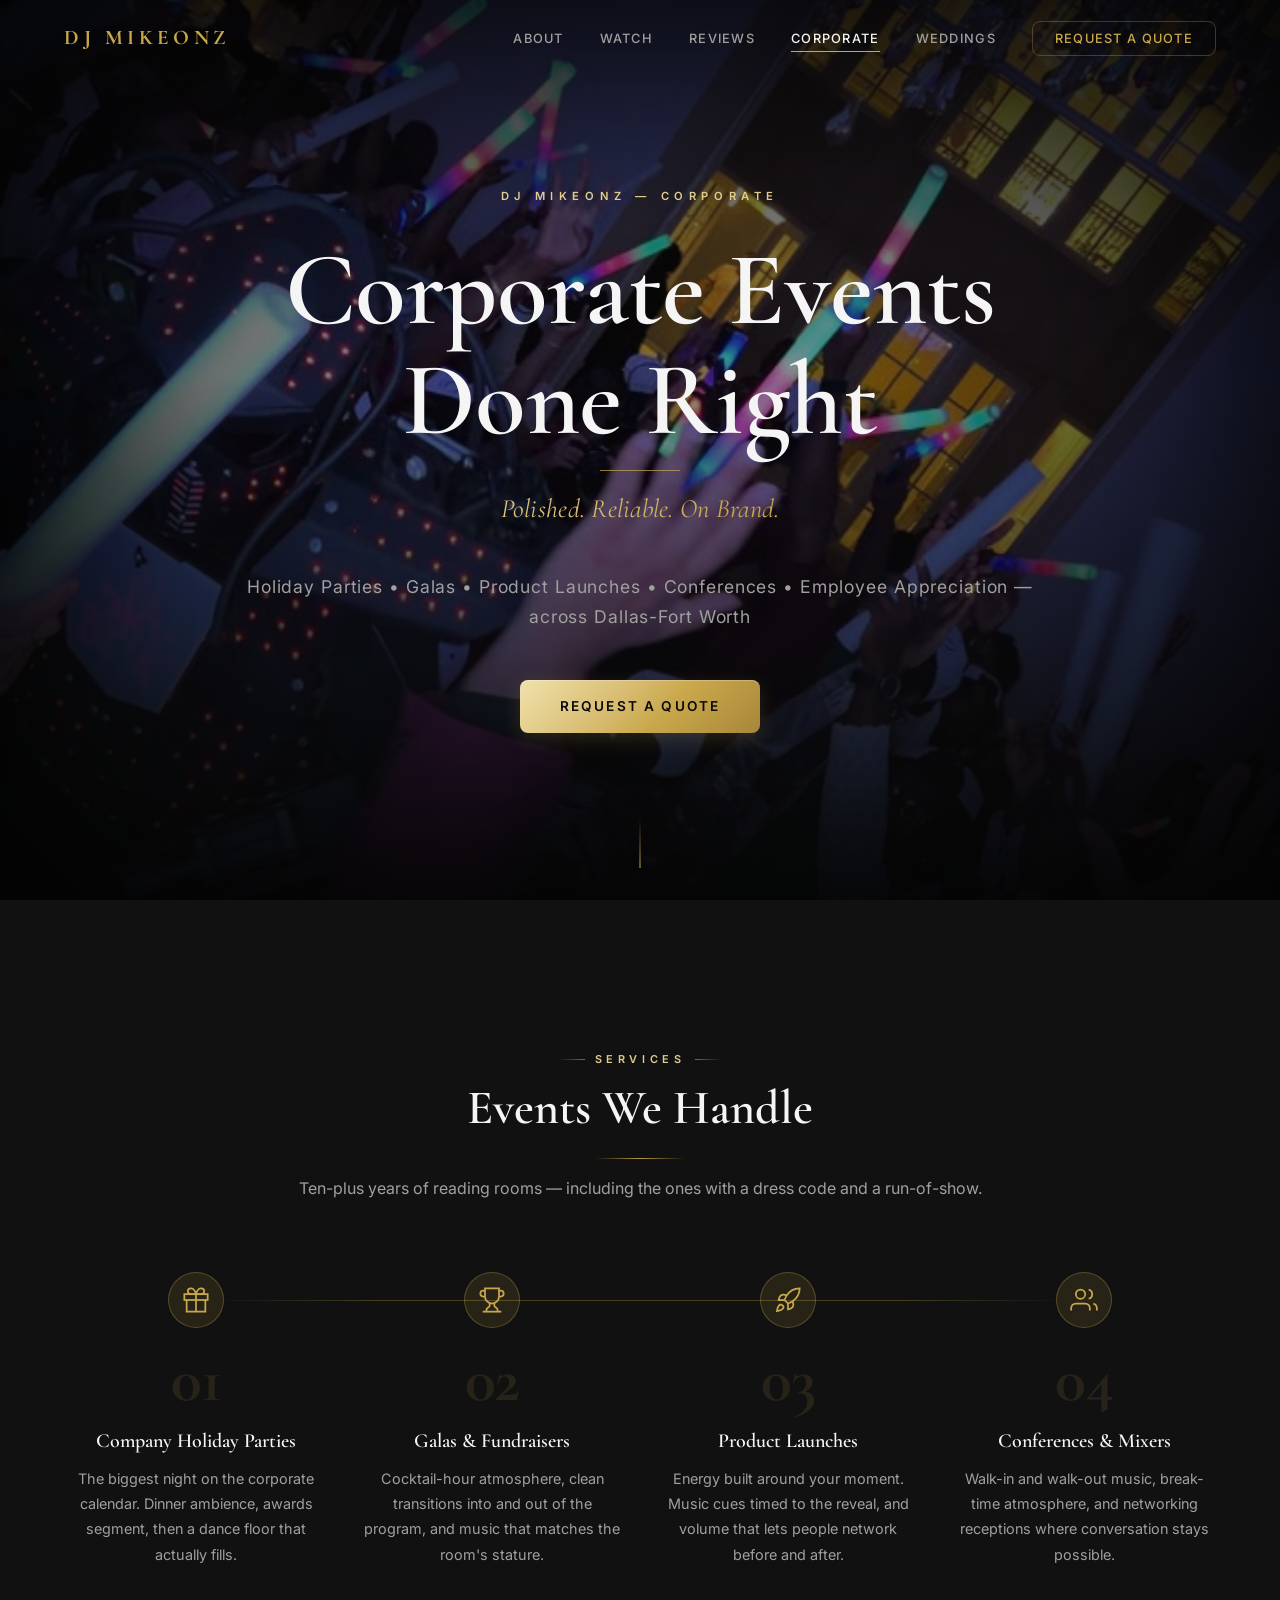
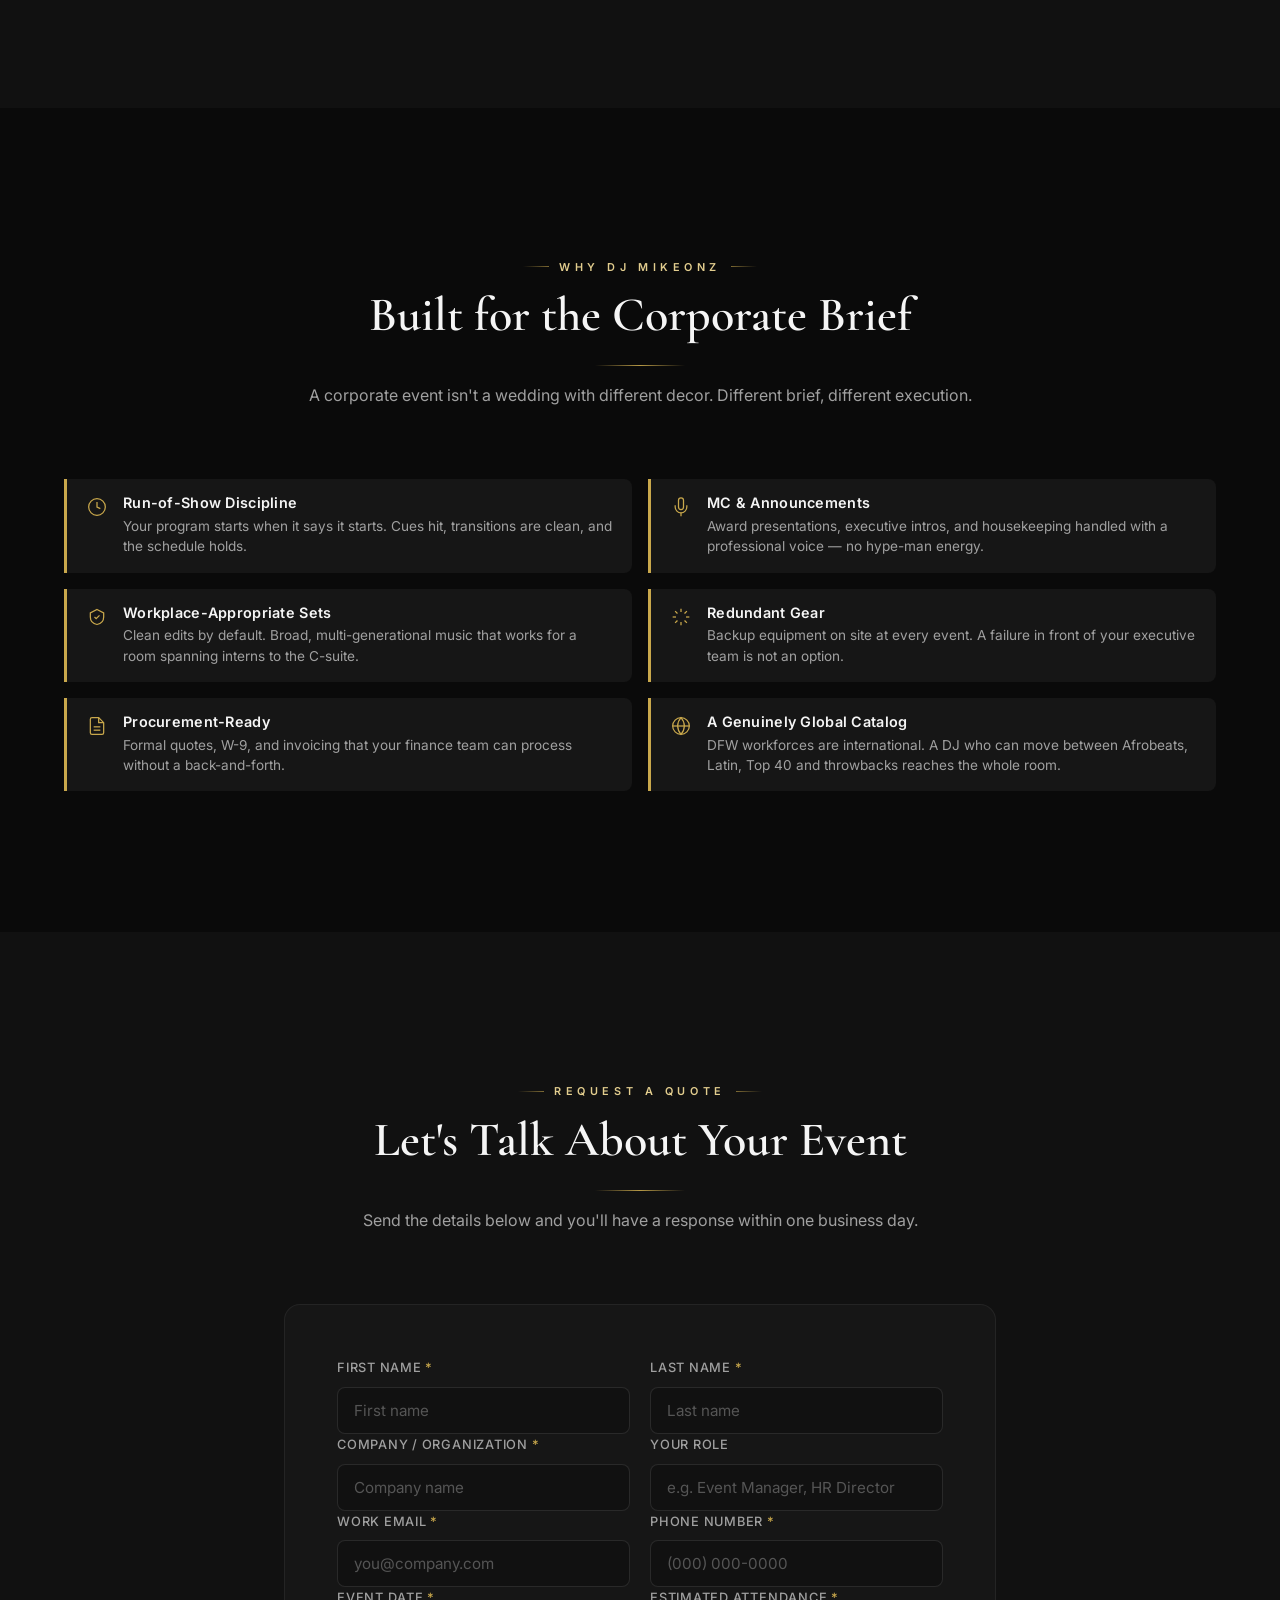
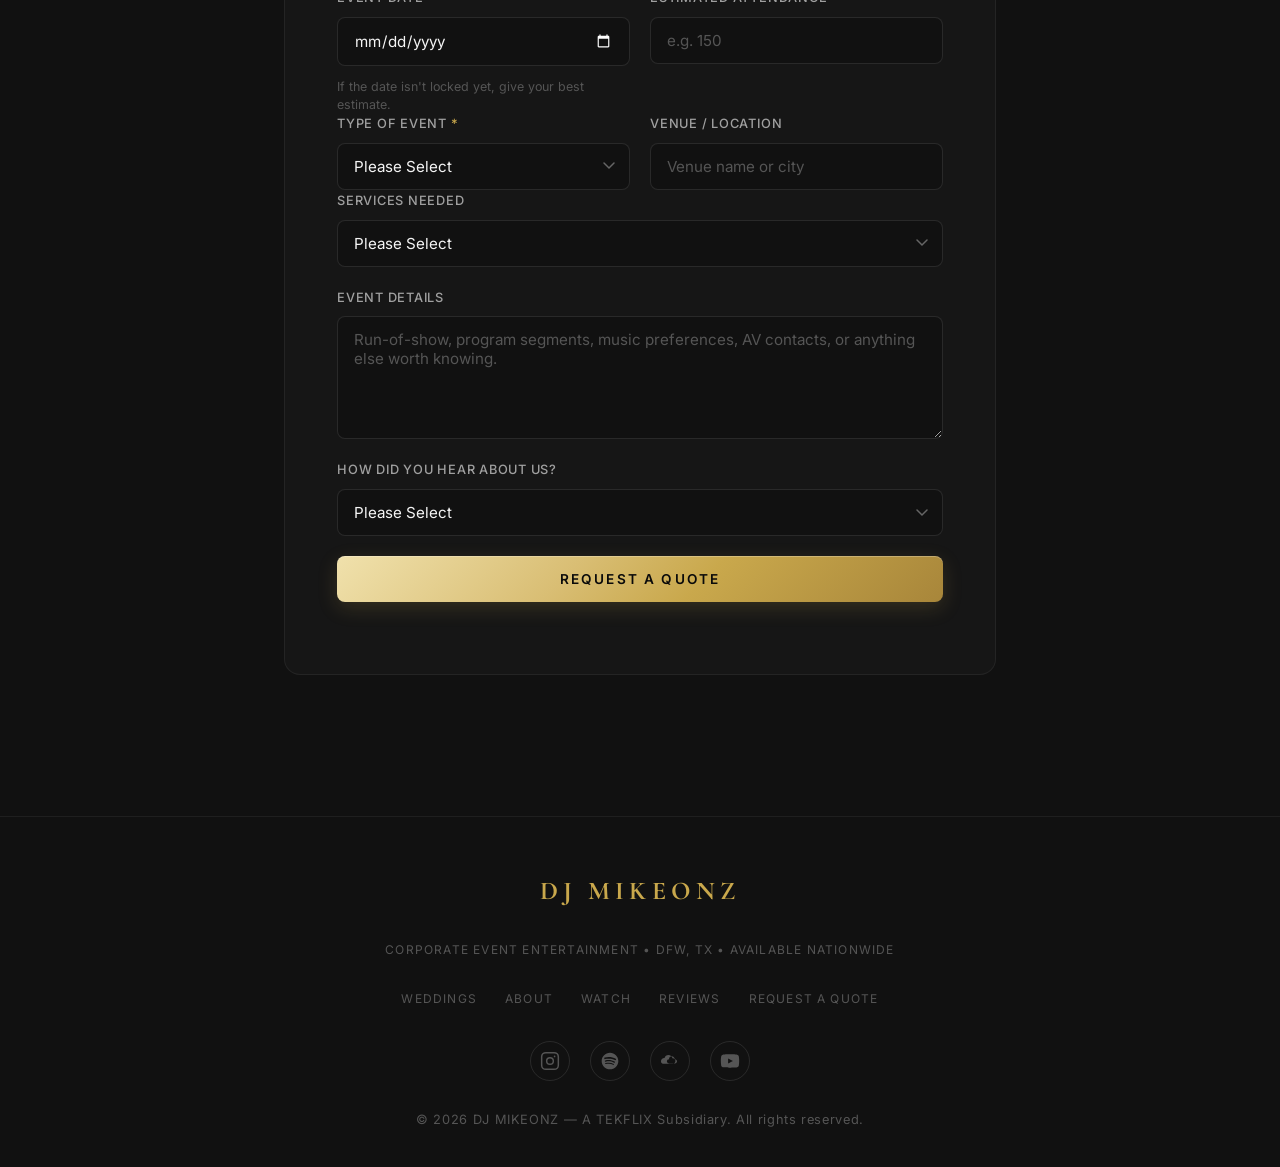
==== corporate.html @ a31a50fb "Add corporate events subpage with nav/footer links and sitemap entry New corporate.html reuses exist" ====
<!DOCTYPE html>
<html lang="en">
<head>
  <meta charset="UTF-8">
  <meta name="viewport" content="width=device-width, initial-scale=1.0">
  <title>Corporate Event DJ Dallas-Fort Worth | DJ MIKEONZ</title>
  <meta name="description" content="Professional corporate event DJ in Dallas-Fort Worth. Holiday parties, galas, product launches, conferences &amp; employee appreciation events. 10+ years, clean audio, MC services. Request a quote.">
  <meta name="keywords" content="corporate event DJ Dallas, corporate DJ DFW, company holiday party DJ Dallas, corporate event entertainment Fort Worth, gala DJ Dallas, conference DJ DFW, product launch DJ Dallas, company party DJ Dallas-Fort Worth, employee appreciation event DJ, professional event DJ DFW">
  <link rel="canonical" href="https://djmikeonz.com/corporate.html">
  <link rel="icon" href="/favicon.svg" type="image/svg+xml">
  <link rel="apple-touch-icon" href="/favicon.svg">

  <!-- Open Graph -->
  <meta property="og:title" content="Corporate Event DJ Dallas-Fort Worth | DJ MIKEONZ">
  <meta property="og:description" content="Professional corporate event DJ in DFW — holiday parties, galas, product launches &amp; conferences. Polished, reliable, on-brand entertainment.">
  <meta property="og:type" content="website">
  <meta property="og:url" content="https://djmikeonz.com/corporate.html">
  <meta property="og:image" content="https://djmikeonz.com/mike1.png">

  <!-- Twitter Card -->
  <meta name="twitter:card" content="summary_large_image">
  <meta name="twitter:title" content="Corporate Event DJ Dallas-Fort Worth | DJ MIKEONZ">
  <meta name="twitter:description" content="Professional corporate event DJ in DFW — holiday parties, galas, product launches &amp; conferences. Polished, reliable, on-brand entertainment.">
  <meta name="twitter:image" content="https://djmikeonz.com/mike1.png">

  <!-- Geo targeting -->
  <meta name="geo.region" content="US-TX">
  <meta name="geo.placename" content="Dallas-Fort Worth, Texas">
  <meta name="geo.position" content="32.7767;-96.7970">
  <meta name="ICBM" content="32.7767, -96.7970">

  <!-- Fonts -->
  <link rel="preconnect" href="https://fonts.googleapis.com">
  <link rel="preconnect" href="https://fonts.gstatic.com" crossorigin>
  <link href="https://fonts.googleapis.com/css2?family=Cormorant+Garamond:wght@300;400;500;600;700&family=Inter:wght@300;400;500;600;700&display=swap" rel="stylesheet">

  <link rel="stylesheet" href="style.css">

  <!-- Structured data: corporate DJ service -->
  <script type="application/ld+json">
  {
    "@context": "https://schema.org",
    "@type": "Service",
    "@id": "https://djmikeonz.com/corporate.html#service",
    "name": "Corporate Event DJ Services — Dallas-Fort Worth",
    "serviceType": "Corporate Event DJ",
    "description": "Professional DJ and MC services for corporate events across the Dallas-Fort Worth Metroplex — company holiday parties, galas and fundraisers, product launches, conferences, employee appreciation events, and networking mixers.",
    "url": "https://djmikeonz.com/corporate.html",
    "provider": {
      "@type": ["LocalBusiness", "EntertainmentBusiness"],
      "@id": "https://djmikeonz.com/#business",
      "name": "DJ MIKEONZ",
      "url": "https://djmikeonz.com"
    },
    "areaServed": {
      "@type": "City",
      "name": "Dallas-Fort Worth Metroplex"
    },
    "audience": {
      "@type": "BusinessAudience",
      "name": "Corporate and organizational event planners"
    }
  }
  </script>
</head>
<body>

  <!-- ========== NAVBAR ========== -->
  <nav id="navbar">
    <div class="nav-container">
      <a href="index.html" class="nav-logo">DJ MIKEONZ</a>
      <button class="hamburger" id="hamburger" aria-label="Open menu" aria-expanded="false">
        <span></span><span></span><span></span>
      </button>
      <ul class="nav-links" id="nav-links">
        <li><a href="index.html#about">About</a></li>
        <li><a href="index.html#videos">Watch</a></li>
        <li><a href="index.html#reviews">Reviews</a></li>
        <li><a href="corporate.html" class="active">Corporate</a></li>
        <li><a href="index.html#booking">Weddings</a></li>
        <li><a href="#corporate-booking" class="nav-cta">Request a Quote</a></li>
      </ul>
    </div>
  </nav>

  <!-- ========== HERO ========== -->
  <section id="hero">
    <div class="hero-media" aria-hidden="true">
      <video class="hero-video" autoplay muted loop playsinline preload="metadata" poster="assets/dj-hero-poster.jpg">
        <source src="assets/dj-hero.mp4" type="video/mp4">
      </video>
    </div>
    <div class="hero-content">
      <p class="hero-label fade-in">DJ MIKEONZ &mdash; Corporate</p>
      <h1 class="fade-in">Corporate Events<br>Done Right</h1>
      <p class="hero-tagline fade-in">Polished. Reliable. On Brand.</p>
      <p class="hero-sub fade-in">Holiday Parties &bull; Galas &bull; Product Launches &bull; Conferences &bull; Employee Appreciation &mdash; across Dallas-Fort Worth</p>
      <div class="hero-cta-group fade-in">
        <a href="#corporate-booking" class="btn-primary">Request a Quote</a>
      </div>
    </div>
    <div class="hero-scroll-indicator">
      <span></span>
    </div>
  </section>

  <!-- ========== WHAT WE DO ========== -->
  <section id="corporate-services" class="section section-dark">
    <div class="container">
      <div class="section-heading fade-in">
        <p class="section-label">Services</p>
        <h2>Events We Handle</h2>
        <div class="gold-divider"></div>
        <p class="section-sub">Ten-plus years of reading rooms &mdash; including the ones with a dress code and a run-of-show.</p>
      </div>

      <div class="process-grid">

        <div class="process-step fade-in">
          <div class="process-icon">
            <svg width="28" height="28" viewBox="0 0 24 24" fill="none" stroke="currentColor" stroke-width="1.5"><path d="M20 12v10H4V12"/><rect x="2" y="7" width="20" height="5"/><line x1="12" y1="22" x2="12" y2="7"/><path d="M12 7H7.5a2.5 2.5 0 0 1 0-5C11 2 12 7 12 7z"/><path d="M12 7h4.5a2.5 2.5 0 0 0 0-5C13 2 12 7 12 7z"/></svg>
          </div>
          <div class="process-number">01</div>
          <h3 class="process-title">Company Holiday Parties</h3>
          <p class="process-desc">The biggest night on the corporate calendar. Dinner ambience, awards segment, then a dance floor that actually fills.</p>
        </div>

        <div class="process-step fade-in">
          <div class="process-icon">
            <svg width="28" height="28" viewBox="0 0 24 24" fill="none" stroke="currentColor" stroke-width="1.5"><path d="M6 9H4.5a2.5 2.5 0 0 1 0-5H6"/><path d="M18 9h1.5a2.5 2.5 0 0 0 0-5H18"/><path d="M4 22h16"/><path d="M10 14.66V17c0 .55-.47.98-.97 1.21C7.85 18.75 7 20.24 7 22"/><path d="M14 14.66V17c0 .55.47.98.97 1.21C16.15 18.75 17 20.24 17 22"/><path d="M18 2H6v7a6 6 0 0 0 12 0V2z"/></svg>
          </div>
          <div class="process-number">02</div>
          <h3 class="process-title">Galas &amp; Fundraisers</h3>
          <p class="process-desc">Cocktail-hour atmosphere, clean transitions into and out of the program, and music that matches the room's stature.</p>
        </div>

        <div class="process-step fade-in">
          <div class="process-icon">
            <svg width="28" height="28" viewBox="0 0 24 24" fill="none" stroke="currentColor" stroke-width="1.5"><path d="M4.5 16.5c-1.5 1.26-2 5-2 5s3.74-.5 5-2c.71-.84.7-2.13-.09-2.91a2.18 2.18 0 0 0-2.91 0z"/><path d="M12 15l-3-3a22 22 0 0 1 2-3.95A12.88 12.88 0 0 1 22 2c0 2.72-.78 7.5-6 11a22.35 22.35 0 0 1-4 2z"/><path d="M9 12H4s.55-3.03 2-4c1.62-1.08 5 0 5 0"/><path d="M12 15v5s3.03-.55 4-2c1.08-1.62 0-5 0-5"/></svg>
          </div>
          <div class="process-number">03</div>
          <h3 class="process-title">Product Launches</h3>
          <p class="process-desc">Energy built around your moment. Music cues timed to the reveal, and volume that lets people network before and after.</p>
        </div>

        <div class="process-step fade-in">
          <div class="process-icon">
            <svg width="28" height="28" viewBox="0 0 24 24" fill="none" stroke="currentColor" stroke-width="1.5"><path d="M17 21v-2a4 4 0 0 0-4-4H5a4 4 0 0 0-4 4v2"/><circle cx="9" cy="7" r="4"/><path d="M23 21v-2a4 4 0 0 0-3-3.87"/><path d="M16 3.13a4 4 0 0 1 0 7.75"/></svg>
          </div>
          <div class="process-number">04</div>
          <h3 class="process-title">Conferences &amp; Mixers</h3>
          <p class="process-desc">Walk-in and walk-out music, break-time atmosphere, and networking receptions where conversation stays possible.</p>
        </div>

      </div>
    </div>
  </section>

  <!-- ========== WHY MIKEONZ FOR CORPORATE ========== -->
  <section id="corporate-why" class="section">
    <div class="container">
      <div class="section-heading fade-in">
        <p class="section-label">Why DJ MIKEONZ</p>
        <h2>Built for the Corporate Brief</h2>
        <div class="gold-divider"></div>
        <p class="section-sub">A corporate event isn't a wedding with different decor. Different brief, different execution.</p>
      </div>

      <div class="specialties">

        <div class="specialty-card fade-in">
          <span class="specialty-icon">
            <svg width="20" height="20" viewBox="0 0 24 24" fill="none" stroke="currentColor" stroke-width="1.5"><circle cx="12" cy="12" r="10"/><polyline points="12 6 12 12 16 14"/></svg>
          </span>
          <div>
            <h4>Run-of-Show Discipline</h4>
            <p>Your program starts when it says it starts. Cues hit, transitions are clean, and the schedule holds.</p>
          </div>
        </div>

        <div class="specialty-card fade-in">
          <span class="specialty-icon">
            <svg width="20" height="20" viewBox="0 0 24 24" fill="none" stroke="currentColor" stroke-width="1.5"><path d="M12 1a3 3 0 0 0-3 3v8a3 3 0 0 0 6 0V4a3 3 0 0 0-3-3z"/><path d="M19 10v2a7 7 0 0 1-14 0v-2"/><line x1="12" y1="19" x2="12" y2="23"/></svg>
          </span>
          <div>
            <h4>MC &amp; Announcements</h4>
            <p>Award presentations, executive intros, and housekeeping handled with a professional voice &mdash; no hype-man energy.</p>
          </div>
        </div>

        <div class="specialty-card fade-in">
          <span class="specialty-icon">
            <svg width="20" height="20" viewBox="0 0 24 24" fill="none" stroke="currentColor" stroke-width="1.5"><path d="M9 12l2 2 4-4"/><path d="M12 3l8 4v5c0 4.5-3 8-8 9-5-1-8-4.5-8-9V7z"/></svg>
          </span>
          <div>
            <h4>Workplace-Appropriate Sets</h4>
            <p>Clean edits by default. Broad, multi-generational music that works for a room spanning interns to the C-suite.</p>
          </div>
        </div>

        <div class="specialty-card fade-in">
          <span class="specialty-icon">
            <svg width="20" height="20" viewBox="0 0 24 24" fill="none" stroke="currentColor" stroke-width="1.5"><path d="M12 2v4"/><path d="M12 18v4"/><path d="M4.93 4.93l2.83 2.83"/><path d="M16.24 16.24l2.83 2.83"/><path d="M2 12h4"/><path d="M18 12h4"/><path d="M4.93 19.07l2.83-2.83"/><path d="M16.24 7.76l2.83-2.83"/></svg>
          </span>
          <div>
            <h4>Redundant Gear</h4>
            <p>Backup equipment on site at every event. A failure in front of your executive team is not an option.</p>
          </div>
        </div>

        <div class="specialty-card fade-in">
          <span class="specialty-icon">
            <svg width="20" height="20" viewBox="0 0 24 24" fill="none" stroke="currentColor" stroke-width="1.5"><path d="M14 2H6a2 2 0 0 0-2 2v16a2 2 0 0 0 2 2h12a2 2 0 0 0 2-2V8z"/><polyline points="14 2 14 8 20 8"/><line x1="16" y1="13" x2="8" y2="13"/><line x1="16" y1="17" x2="8" y2="17"/></svg>
          </span>
          <div>
            <h4>Procurement-Ready</h4>
            <p>Formal quotes, W-9, and invoicing that your finance team can process without a back-and-forth.</p>
          </div>
        </div>

        <div class="specialty-card fade-in">
          <span class="specialty-icon">
            <svg width="20" height="20" viewBox="0 0 24 24" fill="none" stroke="currentColor" stroke-width="1.5"><circle cx="12" cy="12" r="10"/><path d="M2 12h20"/><path d="M12 2a15.3 15.3 0 0 1 4 10 15.3 15.3 0 0 1-4 10 15.3 15.3 0 0 1-4-10 15.3 15.3 0 0 1 4-10z"/></svg>
          </span>
          <div>
            <h4>A Genuinely Global Catalog</h4>
            <p>DFW workforces are international. A DJ who can move between Afrobeats, Latin, Top 40 and throwbacks reaches the whole room.</p>
          </div>
        </div>

      </div>
    </div>
  </section>

  <!--
  ==========================================================================
  CORPORATE PORTFOLIO — hidden until there's real content to show.

  TO ACTIVATE: delete this comment wrapper (this line and the closing one
  below), then fill in real clients/photos. Do NOT publish placeholder or
  invented client names — an empty or fake portfolio is worse than none.

  <section id="corporate-portfolio" class="section section-dark">
    <div class="container">
      <div class="section-heading fade-in">
        <p class="section-label">Portfolio</p>
        <h2>Recent Corporate Work</h2>
        <div class="gold-divider"></div>
      </div>
      <div class="process-grid">

        <div class="process-step fade-in">
          <h3 class="process-title">CLIENT OR EVENT NAME</h3>
          <p class="process-desc">Event type, venue, guest count, and one line on what you delivered.</p>
        </div>

        (duplicate the block above for each event)

      </div>
    </div>
  </section>
  ==========================================================================
  -->

  <!-- ========== CORPORATE BOOKING FORM ========== -->
  <section id="corporate-booking" class="section section-dark">
    <div class="container container-narrow">
      <div class="section-heading fade-in">
        <p class="section-label">Request a Quote</p>
        <h2>Let's Talk About Your Event</h2>
        <div class="gold-divider"></div>
        <p class="section-sub">Send the details below and you'll have a response within one business day.</p>
      </div>

      <form id="booking-form" class="booking-form fade-in" action="https://api.web3forms.com/submit" method="POST" novalidate>

        <input type="hidden" name="access_key" value="8cca46d4-7761-4933-be19-0a50e15df202">
        <input type="hidden" name="subject" value="New CORPORATE Inquiry — DJ MIKEONZ">
        <input type="hidden" name="from_name" value="DJ MIKEONZ Website — Corporate">
        <input type="hidden" name="event_type" value="Corporate Event">
        <!-- Honeypot anti-spam field -->
        <input type="checkbox" name="botcheck" style="display:none">

        <div class="form-row">
          <div class="form-group">
            <label for="first-name">First Name <span class="required">*</span></label>
            <input type="text" id="first-name" name="first_name" placeholder="First name" required>
          </div>
          <div class="form-group">
            <label for="last-name">Last Name <span class="required">*</span></label>
            <input type="text" id="last-name" name="last_name" placeholder="Last name" required>
          </div>
        </div>

        <div class="form-row">
          <div class="form-group">
            <label for="company">Company / Organization <span class="required">*</span></label>
            <input type="text" id="company" name="company" placeholder="Company name" required>
          </div>
          <div class="form-group">
            <label for="job-title">Your Role</label>
            <input type="text" id="job-title" name="job_title" placeholder="e.g. Event Manager, HR Director">
          </div>
        </div>

        <div class="form-row">
          <div class="form-group">
            <label for="email">Work Email <span class="required">*</span></label>
            <input type="email" id="email" name="email" placeholder="you@company.com" required>
          </div>
          <div class="form-group">
            <label for="phone">Phone Number <span class="required">*</span></label>
            <input type="tel" id="phone" name="phone" placeholder="(000) 000-0000" required>
          </div>
        </div>

        <div class="form-row">
          <div class="form-group">
            <label for="event-date">Event Date <span class="required">*</span></label>
            <input type="date" id="event-date" name="event_date" required>
            <span class="field-hint">If the date isn't locked yet, give your best estimate.</span>
          </div>
          <div class="form-group">
            <label for="guest-count">Estimated Attendance <span class="required">*</span></label>
            <input type="number" id="guest-count" name="guest_count" placeholder="e.g. 150" min="1" required>
          </div>
        </div>

        <div class="form-row">
          <div class="form-group">
            <label for="corporate-event-type">Type of Event <span class="required">*</span></label>
            <select id="corporate-event-type" name="corporate_event_type" required>
              <option value="" disabled selected>Please Select</option>
              <option value="Holiday party">Company holiday party</option>
              <option value="Gala / fundraiser">Gala / fundraiser</option>
              <option value="Product launch">Product launch</option>
              <option value="Conference / summit">Conference / summit</option>
              <option value="Employee appreciation">Employee appreciation</option>
              <option value="Networking mixer">Networking mixer</option>
              <option value="Other">Other</option>
            </select>
          </div>
          <div class="form-group">
            <label for="venue">Venue / Location</label>
            <input type="text" id="venue" name="venue" placeholder="Venue name or city">
          </div>
        </div>

        <div class="form-group">
          <label for="services-needed">Services Needed</label>
          <select id="services-needed" name="services_needed">
            <option value="" disabled selected>Please Select</option>
            <option value="DJ only">DJ only</option>
            <option value="DJ + MC / announcements">DJ + MC / announcements</option>
            <option value="DJ + MC + uplighting">DJ + MC + uplighting</option>
            <option value="Full production — not sure yet">Full production &mdash; not sure yet</option>
          </select>
        </div>

        <div class="form-group">
          <label for="details">Event Details</label>
          <textarea id="details" name="details" rows="5" placeholder="Run-of-show, program segments, music preferences, AV contacts, or anything else worth knowing."></textarea>
        </div>

        <div class="form-group">
          <label for="referral">How did you hear about us?</label>
          <select id="referral" name="referral_source">
            <option value="" disabled selected>Please Select</option>
            <option value="Google">Google</option>
            <option value="Instagram">Instagram</option>
            <option value="LinkedIn">LinkedIn</option>
            <option value="GigSalad">GigSalad</option>
            <option value="Referral from a colleague">Referral from a colleague</option>
            <option value="Past client">Past client</option>
            <option value="Event planner / venue">Event planner / venue</option>
            <option value="Other">Other</option>
          </select>
        </div>

        <div id="referral-other-wrap" style="display:none;">
          <div class="form-group">
            <label for="referral-other">Please specify</label>
            <input type="text" id="referral-other" name="referral_other" placeholder="How did you find us?">
          </div>
        </div>

        <div class="form-group">
          <button type="submit" class="btn-primary btn-full" id="submit-btn">
            <span class="btn-text">Request a Quote</span>
            <span class="btn-loading" hidden>Sending...</span>
          </button>
        </div>

        <div id="form-success" class="form-message form-success" hidden>
          Thanks for your inquiry! I'll be in touch within one business day.
        </div>
        <div id="form-error" class="form-message form-error" hidden>
          Something went wrong. Please try again.
        </div>

      </form>
    </div>
  </section>

  <!-- ========== FOOTER ========== -->
  <footer id="footer">
    <div class="container">
      <p class="footer-logo">DJ MIKEONZ</p>
      <p class="footer-tagline">Corporate Event Entertainment &bull; DFW, TX &bull; Available Nationwide</p>
      <nav class="footer-links" aria-label="Footer navigation">
        <a href="index.html">Weddings</a>
        <a href="index.html#about">About</a>
        <a href="index.html#videos">Watch</a>
        <a href="index.html#reviews">Reviews</a>
        <a href="#corporate-booking">Request a Quote</a>
      </nav>
      <div class="footer-social">
        <a href="https://www.instagram.com/djmikeonz/?hl=en" target="_blank" rel="noopener" aria-label="Instagram">
          <svg width="20" height="20" viewBox="0 0 24 24" fill="none" stroke="currentColor" stroke-width="1.8"><rect x="2" y="2" width="20" height="20" rx="5" ry="5"/><circle cx="12" cy="12" r="4"/><circle cx="17.5" cy="6.5" r="1" fill="currentColor" stroke="none"/></svg>
        </a>
        <a href="https://open.spotify.com/user/1214322397" target="_blank" rel="noopener" aria-label="Spotify">
          <svg width="20" height="20" viewBox="0 0 24 24" fill="currentColor"><path d="M12 2C6.477 2 2 6.477 2 12s4.477 10 10 10 10-4.477 10-10S17.523 2 12 2zm4.586 14.424a.622.622 0 0 1-.857.207c-2.348-1.435-5.304-1.76-8.785-.964a.623.623 0 0 1-.277-1.215c3.809-.87 7.077-.496 9.712 1.115a.623.623 0 0 1 .207.857zm1.223-2.722a.78.78 0 0 1-1.072.257c-2.687-1.652-6.785-2.131-9.965-1.166a.78.78 0 0 1-.973-.519.781.781 0 0 1 .519-.972c3.632-1.102 8.147-.568 11.234 1.328a.78.78 0 0 1 .257 1.072zm.105-2.835C14.692 8.95 9.375 8.775 6.297 9.71a.937.937 0 1 1-.543-1.794c3.532-1.073 9.404-.865 13.115 1.338a.937.937 0 0 1-.955 1.613z"/></svg>
        </a>
        <a href="https://on.soundcloud.com/rkYGI7pKvVJqIV49iE" target="_blank" rel="noopener" aria-label="SoundCloud">
          <svg width="20" height="20" viewBox="0 0 24 24" fill="currentColor"><path d="M1.175 12.225C1.175 10.053 2.943 8.286 5.115 8.286c.113 0 .226.005.338.016C5.97 6.272 7.862 4.8 10.13 4.8c2.4 0 4.363 1.643 4.758 3.82a3.3 3.3 0 0 1 .304-.018c1.817 0 3.29 1.472 3.29 3.29s-1.473 3.29-3.29 3.29H3.554C2.236 15.182 1.175 13.84 1.175 12.225zM17.817 9.048c-.112 0-.223.008-.332.024-.278-1.584-1.654-2.793-3.318-2.793-1.85 0-3.35 1.5-3.35 3.35 0 .045.001.09.003.135a2.625 2.625 0 0 0-.003 5.248h7c1.45 0 2.625-1.175 2.625-2.625s-1.175-2.625-2.625-2.625z"/></svg>
        </a>
        <a href="https://www.youtube.com/@DJMIKEONZ" target="_blank" rel="noopener" aria-label="YouTube">
          <svg width="20" height="20" viewBox="0 0 24 24" fill="currentColor"><path d="M22.54 6.42a2.78 2.78 0 0 0-1.95-1.96C18.88 4 12 4 12 4s-6.88 0-8.59.46A2.78 2.78 0 0 0 1.46 6.42 29 29 0 0 0 1 12a29 29 0 0 0 .46 5.58 2.78 2.78 0 0 0 1.95 1.96C5.12 20 12 20 12 20s6.88 0 8.59-.46a2.78 2.78 0 0 0 1.96-1.96A29 29 0 0 0 23 12a29 29 0 0 0-.46-5.58zM9.75 15.02V8.98L15.5 12l-5.75 3.02z"/></svg>
        </a>
      </div>
      <p class="footer-copy">&copy; 2026 DJ MIKEONZ &mdash; A TEKFLIX Subsidiary. All rights reserved.</p>
    </div>
  </footer>

  <script src="main.js"></script>
</body>
</html>
---- style.css ----
/* =============================================
   DJ MIKEONZ — style.css
   To change the color scheme, edit the :root
   variables below — no other changes needed.
   ============================================= */

:root {
  --bg-primary:      #0a0a0a;
  --bg-secondary:    #111111;
  --bg-card:         #161616;
  --accent-gold:     #c9a84c;
  --accent-gold-soft: #e2cd8e;   /* lighter champagne highlight */
  --accent-gold-deep: #a8863a;   /* darker edge for metallic depth */
  --accent-gold-dim: rgba(201, 168, 76, 0.12);
  --accent-gold-border: rgba(201, 168, 76, 0.3);
  --hairline:        rgba(201, 168, 76, 0.16);  /* ultra-fine luxury rule */
  /* Metallic champagne sheen — used on select display accents */
  --gold-gradient:   linear-gradient(135deg, #f0e1ac 0%, #d9be74 38%, #c9a84c 60%, #a8863a 100%);
  --text-primary:    #f5f5f5;
  --text-secondary:  #a0a0a0;
  --text-muted:      #555555;
  --section-padding: clamp(80px, 11vw, 150px);
  --container-width: 1200px;
  --font-display:    'Cormorant Garamond', Georgia, serif;
  --font-body:       'Inter', system-ui, sans-serif;
  --radius:          8px;
  --transition:      0.25s ease;
  /* Drop a cinematic hero photo/video frame in here when you have one:
     just set --hero-image below to  url("your-photo.jpg")  */
  --hero-image:      none;
}

/* ============ RESET & BASE ============ */

*, *::before, *::after {
  box-sizing: border-box;
  margin: 0;
  padding: 0;
}

html {
  scroll-behavior: smooth;
  font-size: 16px;
}

body {
  background-color: var(--bg-primary);
  color: var(--text-primary);
  font-family: var(--font-body);
  font-weight: 400;
  line-height: 1.7;
  overflow-x: hidden;
}

img {
  display: block;
  max-width: 100%;
}

a {
  color: inherit;
  text-decoration: none;
}

ul {
  list-style: none;
}

button {
  font-family: var(--font-body);
  cursor: pointer;
  border: none;
  background: none;
}

/* ============ TYPOGRAPHY ============ */

h1, h2, h3, h4 {
  font-family: var(--font-display);
  font-weight: 600;
  line-height: 1.15;
}

h2 {
  font-size: clamp(2rem, 4vw, 3rem);
  font-weight: 600;
}

h4 {
  font-size: 1rem;
  font-weight: 600;
  letter-spacing: 0.02em;
}

p {
  font-size: 1rem;
  color: var(--text-secondary);
}

/* ============ LAYOUT HELPERS ============ */

.container {
  max-width: var(--container-width);
  margin: 0 auto;
  padding: 0 24px;
}

.container-narrow {
  max-width: 760px;
}

.section {
  padding: var(--section-padding) 0;
}

.section-dark {
  background-color: var(--bg-secondary);
}

.section-heading {
  text-align: center;
  margin-bottom: clamp(40px, 6vw, 70px);
}

.section-label {
  font-family: var(--font-body);
  font-size: 0.7rem;
  font-weight: 600;
  letter-spacing: 0.3em;
  text-transform: uppercase;
  color: var(--accent-gold);
  margin-bottom: 12px;
}

.section-sub {
  margin-top: 16px;
  font-size: 1rem;
  color: var(--text-secondary);
}

.gold-divider {
  width: 60px;
  height: 1px;
  background: var(--accent-gold);
  margin: 20px auto 0;
  opacity: 0.7;
}

/* ============ BUTTONS ============ */

.btn-primary {
  display: inline-block;
  padding: 14px 36px;
  background: var(--accent-gold);
  color: #0a0a0a;
  font-family: var(--font-body);
  font-size: 0.85rem;
  font-weight: 600;
  letter-spacing: 0.12em;
  text-transform: uppercase;
  border-radius: var(--radius);
  transition: background var(--transition), transform var(--transition), box-shadow var(--transition);
}

.btn-primary:hover {
  background: #dbb95a;
  transform: translateY(-2px);
  box-shadow: 0 8px 24px rgba(201, 168, 76, 0.3);
}

.btn-outline {
  display: inline-block;
  padding: 12px 32px;
  border: 1px solid var(--accent-gold-border);
  color: var(--accent-gold);
  font-size: 0.85rem;
  font-weight: 500;
  letter-spacing: 0.1em;
  text-transform: uppercase;
  border-radius: var(--radius);
  transition: border-color var(--transition), background var(--transition), transform var(--transition);
}

.btn-outline:hover {
  border-color: var(--accent-gold);
  background: var(--accent-gold-dim);
  transform: translateY(-2px);
}

.btn-full {
  width: 100%;
  text-align: center;
}

/* ============ SCROLL ANIMATIONS ============ */

.fade-in {
  opacity: 0;
  transform: translateY(24px);
  transition: opacity 0.7s ease, transform 0.7s ease;
}

.fade-in.visible {
  opacity: 1;
  transform: translateY(0);
}

/* Stagger children in grids */
.specialty-card:nth-child(2) { transition-delay: 0.1s; }
.specialty-card:nth-child(3) { transition-delay: 0.2s; }
.specialty-card:nth-child(4) { transition-delay: 0.3s; }
.video-card:nth-child(2)     { transition-delay: 0.1s; }
.video-card:nth-child(3)     { transition-delay: 0.2s; }
.process-step:nth-child(2)   { transition-delay: 0.1s; }
.process-step:nth-child(3)   { transition-delay: 0.2s; }
.process-step:nth-child(4)   { transition-delay: 0.3s; }
.stat-item:nth-child(2)      { transition-delay: 0.08s; }
.stat-item:nth-child(3)      { transition-delay: 0.16s; }
.stat-item:nth-child(4)      { transition-delay: 0.24s; }
.stat-item:nth-child(5)      { transition-delay: 0.32s; }

/* ============ NAVBAR ============ */

#navbar {
  position: fixed;
  top: 0;
  left: 0;
  right: 0;
  z-index: 1000;
  padding: 20px 0;
  transition: background var(--transition), padding var(--transition), box-shadow var(--transition);
}

#navbar.scrolled {
  background: rgba(10, 10, 10, 0.94);
  backdrop-filter: blur(12px);
  -webkit-backdrop-filter: blur(12px);
  padding: 14px 0;
  box-shadow: 0 1px 0 rgba(201, 168, 76, 0.1);
}

.nav-container {
  max-width: var(--container-width);
  margin: 0 auto;
  padding: 0 24px;
  display: flex;
  align-items: center;
  justify-content: space-between;
}

.nav-logo {
  font-family: var(--font-display);
  font-size: 1.3rem;
  font-weight: 700;
  letter-spacing: 0.18em;
  color: var(--accent-gold);
  transition: opacity var(--transition);
}

.nav-logo:hover {
  opacity: 0.8;
}

.nav-links {
  display: flex;
  align-items: center;
  gap: 36px;
}

.nav-links a {
  font-size: 0.8rem;
  font-weight: 500;
  letter-spacing: 0.1em;
  text-transform: uppercase;
  color: var(--text-secondary);
  transition: color var(--transition);
  padding: 4px 0;
  position: relative;
}

.nav-links a::after {
  content: '';
  position: absolute;
  bottom: -2px;
  left: 0;
  right: 0;
  height: 1px;
  background: var(--accent-gold);
  transform: scaleX(0);
  transition: transform var(--transition);
}

.nav-links a:hover,
.nav-links a.active {
  color: var(--text-primary);
}

.nav-links a:hover::after,
.nav-links a.active::after {
  transform: scaleX(1);
}

.nav-cta {
  padding: 9px 22px !important;
  background: transparent;
  border: 1px solid var(--accent-gold-border);
  border-radius: var(--radius);
  color: var(--accent-gold) !important;
  transition: background var(--transition), border-color var(--transition) !important;
}

.nav-cta::after {
  display: none !important;
}

.nav-cta:hover {
  background: var(--accent-gold-dim) !important;
  border-color: var(--accent-gold) !important;
}

.hamburger {
  display: none;
  flex-direction: column;
  gap: 5px;
  padding: 8px;
  z-index: 1100;
}

.hamburger span {
  display: block;
  width: 24px;
  height: 2px;
  background: var(--text-primary);
  transition: transform 0.3s ease, opacity 0.3s ease;
}

.hamburger.open span:nth-child(1) { transform: translateY(7px) rotate(45deg); }
.hamburger.open span:nth-child(2) { opacity: 0; }
.hamburger.open span:nth-child(3) { transform: translateY(-7px) rotate(-45deg); }

/* ============ HERO ============ */

#hero {
  min-height: 100dvh;
  display: flex;
  align-items: center;
  justify-content: center;
  background: radial-gradient(ellipse at 50% 60%, #1e1408 0%, #0a0a0a 65%);
  text-align: center;
  padding: 80px 24px 60px;
  position: relative;
  overflow: hidden;
}

/* subtle noise texture overlay */
#hero::before {
  content: '';
  position: absolute;
  inset: 0;
  background-image: url("data:image/svg+xml,%3Csvg viewBox='0 0 200 200' xmlns='http://www.w3.org/2000/svg'%3E%3Cfilter id='n'%3E%3CfeTurbulence type='fractalNoise' baseFrequency='0.9' numOctaves='4' stitchTiles='stitch'/%3E%3C/filter%3E%3Crect width='100%25' height='100%25' filter='url(%23n)' opacity='0.04'/%3E%3C/svg%3E");
  pointer-events: none;
  opacity: 0.35;
}

.hero-content {
  position: relative;
  z-index: 1;
  max-width: 820px;
}

.hero-label {
  font-family: var(--font-body);
  font-size: 0.7rem;
  font-weight: 600;
  letter-spacing: 0.45em;
  text-transform: uppercase;
  color: var(--accent-gold);
  margin-bottom: 24px;
}

#hero h1 {
  font-size: clamp(3rem, 9vw, 6.5rem);
  font-weight: 700;
  color: var(--text-primary);
  line-height: 1.05;
  margin-bottom: 28px;
  position: relative;
  display: inline-block;
}

#hero h1::after {
  content: '';
  position: absolute;
  bottom: -16px;
  left: 50%;
  transform: translateX(-50%);
  width: 80px;
  height: 1px;
  background: var(--accent-gold);
  animation: line-grow 1.4s ease forwards 0.8s;
  transform-origin: center;
  opacity: 0;
}

@keyframes line-grow {
  from { width: 0; opacity: 0; transform: translateX(-50%); }
  to   { width: 80px; opacity: 0.7; transform: translateX(-50%); }
}

.hero-tagline {
  font-family: var(--font-display);
  font-size: clamp(1.1rem, 2.8vw, 1.65rem);
  font-style: italic;
  font-weight: 400;
  color: var(--accent-gold);
  opacity: 0.88;
  margin-bottom: 0;
  letter-spacing: 0.01em;
}

.hero-sub {
  font-size: clamp(0.9rem, 2vw, 1.1rem);
  color: var(--text-secondary);
  letter-spacing: 0.05em;
  margin-top: 36px;
  margin-bottom: 44px;
}

.about-service-area {
  font-size: 0.88rem;
  margin-top: 12px;
}

.about-service-area strong {
  color: var(--text-primary);
  font-weight: 500;
}

.hero-scroll-indicator {
  position: absolute;
  bottom: 32px;
  left: 50%;
  transform: translateX(-50%);
  display: flex;
  justify-content: center;
}

.hero-scroll-indicator span {
  display: block;
  width: 1px;
  height: 50px;
  background: linear-gradient(to bottom, transparent, var(--accent-gold));
  animation: scroll-pulse 2s ease-in-out infinite;
}

@keyframes scroll-pulse {
  0%, 100% { opacity: 0.2; transform: scaleY(0.6); transform-origin: top; }
  50%       { opacity: 0.8; transform: scaleY(1); transform-origin: top; }
}

/* ============ ABOUT ============ */

.about-grid {
  display: grid;
  grid-template-columns: 1fr;
  gap: 48px;
  align-items: start;
}

.about-photo {
  display: flex;
  justify-content: center;
}

.photo-placeholder {
  width: min(240px, 100%);
  aspect-ratio: 3 / 4;
  border-radius: 12px;
  border: 1px solid var(--accent-gold-border);
  background: var(--bg-card);
  display: flex;
  align-items: center;
  justify-content: center;
  overflow: hidden;
}

.photo-initials {
  font-family: var(--font-display);
  font-size: 7rem;
  font-weight: 300;
  color: var(--accent-gold);
  opacity: 0.4;
  user-select: none;
}

/* When a real <img> is placed inside .photo-placeholder */
.photo-placeholder img {
  width: 100%;
  height: 100%;
  object-fit: cover;
}

.about-bio {
  font-size: 1.05rem;
  color: var(--text-secondary);
  margin-bottom: 20px;
  line-height: 1.8;
}

.specialties {
  display: grid;
  grid-template-columns: 1fr;
  gap: 16px;
  margin-top: 36px;
}

.specialty-card {
  display: flex;
  align-items: flex-start;
  gap: 16px;
  background: var(--bg-card);
  border-left: 3px solid var(--accent-gold);
  border-radius: 0 var(--radius) var(--radius) 0;
  padding: 16px 20px;
  transition: background var(--transition);
}

.specialty-card:hover {
  background: #1c1c1c;
}

.specialty-icon {
  color: var(--accent-gold);
  flex-shrink: 0;
  margin-top: 2px;
}

.specialty-card h4 {
  font-family: var(--font-body);
  font-size: 0.9rem;
  font-weight: 600;
  color: var(--text-primary);
  margin-bottom: 4px;
}

.specialty-card p {
  font-size: 0.85rem;
  color: var(--text-secondary);
  line-height: 1.5;
}

/* ============ VIDEOS ============ */

.videos-instagram {
  text-align: center;
  padding: 60px 20px;
}

.videos-instagram-text {
  color: var(--text-muted);
  font-size: 1.05rem;
  margin-bottom: 2rem;
}

.videos-cta-row {
  display: flex;
  gap: 1rem;
  justify-content: center;
  flex-wrap: wrap;
}

.videos-grid {
  display: grid;
  grid-template-columns: 1fr;
  gap: 28px;
}

.video-card {
  background: var(--bg-card);
  border-radius: 12px;
  overflow: hidden;
  border: 1px solid rgba(255,255,255,0.06);
  transition: transform var(--transition), box-shadow var(--transition);
}

.video-card:hover {
  transform: translateY(-4px);
  box-shadow: 0 16px 40px rgba(0,0,0,0.5);
}

.video-wrapper {
  position: relative;
  padding-bottom: 56.25%;
  height: 0;
  overflow: hidden;
}

.video-wrapper iframe {
  position: absolute;
  top: 0;
  left: 0;
  width: 100%;
  height: 100%;
  border: none;
}

.video-caption {
  padding: 14px 18px;
  font-size: 0.85rem;
  font-weight: 500;
  color: var(--text-secondary);
  letter-spacing: 0.03em;
}

/* ============ SOCIAL ============ */

.social-grid {
  display: grid;
  grid-template-columns: repeat(2, 1fr);
  gap: 10px;
  margin-bottom: 48px;
}

.social-img-placeholder {
  aspect-ratio: 1;
  background: var(--bg-card);
  border-radius: var(--radius);
  border: 1px solid rgba(255,255,255,0.05);
  transition: opacity var(--transition);
  /* Replace with: background-image: url('your-screenshot.jpg'); background-size: cover; */
}

.social-img-placeholder:hover {
  opacity: 0.8;
}

.social-links {
  display: flex;
  flex-wrap: wrap;
  justify-content: center;
  gap: 12px;
}

.social-btn {
  display: inline-flex;
  align-items: center;
  gap: 8px;
  padding: 11px 22px;
  border-radius: var(--radius);
  font-size: 0.85rem;
  font-weight: 500;
  letter-spacing: 0.04em;
  border: 1px solid rgba(255,255,255,0.1);
  background: var(--bg-card);
  color: var(--text-secondary);
  transition: color var(--transition), border-color var(--transition), background var(--transition), transform var(--transition);
}

.social-btn:hover {
  color: var(--text-primary);
  border-color: rgba(255,255,255,0.25);
  background: #1c1c1c;
  transform: translateY(-2px);
}

.social-btn.instagram:hover { color: #e1306c; border-color: #e1306c40; }
.social-btn.tiktok:hover    { color: #69c9d0; border-color: #69c9d040; }
.social-btn.facebook:hover  { color: #1877f2; border-color: #1877f240; }
.social-btn.spotify:hover   { color: #1ed760; border-color: #1ed76040; }
.social-btn.youtube:hover      { color: #ff0000; border-color: #ff000040; }
.social-btn.soundcloud:hover   { color: #ff5500; border-color: #ff550040; }

/* ============ REVIEWS ============ */

.reviews-carousel {
  display: flex;
  gap: 20px;
  overflow-x: auto;
  scroll-snap-type: x mandatory;
  -webkit-overflow-scrolling: touch;
  padding-bottom: 16px;
  scrollbar-width: thin;
  scrollbar-color: var(--accent-gold-border) transparent;
}

.reviews-carousel::-webkit-scrollbar {
  height: 4px;
}

.reviews-carousel::-webkit-scrollbar-track {
  background: transparent;
}

.reviews-carousel::-webkit-scrollbar-thumb {
  background: var(--accent-gold-border);
  border-radius: 2px;
}

.review-card {
  flex: 0 0 min(340px, 80vw);
  scroll-snap-align: start;
  background: var(--bg-card);
  border: 1px solid var(--accent-gold-border);
  border-radius: 12px;
  padding: 32px 28px;
  display: flex;
  flex-direction: column;
  gap: 20px;
}

.review-quote {
  font-family: var(--font-display);
  font-size: 4rem;
  line-height: 0.6;
  color: var(--accent-gold);
  opacity: 0.5;
  user-select: none;
}

.review-text {
  font-family: var(--font-body);
  font-size: 1rem;
  color: var(--text-primary);
  line-height: 1.7;
  display: -webkit-box;
  -webkit-line-clamp: 5;
  -webkit-box-orient: vertical;
  overflow: hidden;
}

.review-text.expanded {
  -webkit-line-clamp: unset;
  overflow: visible;
}

.review-expand-btn {
  background: none;
  border: none;
  padding: 0;
  margin-top: -8px;
  font-family: var(--font-body);
  font-size: 0.78rem;
  font-weight: 600;
  color: var(--accent-gold);
  cursor: pointer;
  letter-spacing: 0.07em;
  text-transform: uppercase;
  align-self: flex-start;
  transition: opacity 0.2s;
}

.review-expand-btn:hover {
  opacity: 0.7;
}

.review-stars {
  color: var(--accent-gold);
  font-size: 0.9rem;
  letter-spacing: 0.1em;
  margin-bottom: 6px;
}

.review-name {
  font-size: 0.9rem;
  font-weight: 600;
  color: var(--text-primary);
  margin-bottom: 8px;
}

.review-badge {
  display: inline-flex;
  align-items: center;
  gap: 5px;
  font-size: 0.7rem;
  color: var(--text-muted);
  letter-spacing: 0.05em;
  border: 1px solid rgba(255,255,255,0.08);
  border-radius: 20px;
  padding: 3px 10px;
}

.review-badge::before {
  content: 'G';
  display: inline-flex;
  align-items: center;
  justify-content: center;
  width: 14px;
  height: 14px;
  border-radius: 50%;
  background: #4285F4;
  color: #fff;
  font-size: 0.6rem;
  font-weight: 700;
  font-family: var(--font-body);
}

.reviews-cta {
  text-align: center;
  margin-top: 40px;
}

/* ============ FAQ ============ */

.faq-list {
  display: flex;
  flex-direction: column;
  gap: 12px;
  margin-top: 48px;
}

.faq-item {
  background: var(--bg-card);
  border: 1px solid rgba(255,255,255,0.06);
  border-radius: 10px;
  overflow: hidden;
  transition: border-color 0.2s;
}

.faq-item[open] {
  border-color: var(--accent-gold-border);
}

.faq-question {
  list-style: none;
  padding: 20px 24px;
  font-family: var(--font-body);
  font-size: 1rem;
  font-weight: 500;
  color: var(--text-primary);
  cursor: pointer;
  display: flex;
  justify-content: space-between;
  align-items: center;
  gap: 16px;
  user-select: none;
}

.faq-question::-webkit-details-marker { display: none; }

.faq-question::after {
  content: '+';
  font-size: 1.4rem;
  font-weight: 300;
  color: var(--accent-gold);
  flex-shrink: 0;
  transition: transform 0.2s;
}

.faq-item[open] .faq-question::after {
  transform: rotate(45deg);
}

.faq-answer {
  padding: 0 24px 20px;
  font-family: var(--font-body);
  font-size: 0.95rem;
  color: var(--text-secondary);
  line-height: 1.7;
  margin: 0;
}

/* ============ BOOKING FORM ============ */

.booking-form {
  background: var(--bg-card);
  border: 1px solid rgba(255,255,255,0.06);
  border-radius: 16px;
  padding: clamp(28px, 5vw, 52px);
}

.form-row {
  display: grid;
  grid-template-columns: 1fr;
  gap: 20px;
}

.form-group {
  display: flex;
  flex-direction: column;
  gap: 8px;
  margin-bottom: 20px;
}

.form-row .form-group {
  margin-bottom: 0;
}

label {
  font-size: 0.8rem;
  font-weight: 500;
  letter-spacing: 0.06em;
  text-transform: uppercase;
  color: var(--text-secondary);
}

.required {
  color: var(--accent-gold);
}

input[type="text"],
input[type="email"],
input[type="tel"],
input[type="date"],
input[type="number"],
select,
textarea {
  background: var(--bg-secondary);
  border: 1px solid rgba(255,255,255,0.1);
  border-radius: var(--radius);
  padding: 13px 16px;
  color: var(--text-primary);
  font-family: var(--font-body);
  font-size: 0.95rem;
  transition: border-color var(--transition), box-shadow var(--transition);
  appearance: none;
  -webkit-appearance: none;
  width: 100%;
}

input[type="date"] {
  color-scheme: dark;
}

select {
  background-image: url("data:image/svg+xml,%3Csvg xmlns='http://www.w3.org/2000/svg' width='12' height='8' viewBox='0 0 12 8'%3E%3Cpath d='M1 1l5 5 5-5' stroke='%23666' stroke-width='1.5' fill='none' stroke-linecap='round'/%3E%3C/svg%3E");
  background-repeat: no-repeat;
  background-position: right 14px center;
  padding-right: 40px;
  cursor: pointer;
}

select option {
  background: var(--bg-secondary);
  color: var(--text-primary);
}

textarea {
  resize: vertical;
  min-height: 100px;
}

input:focus,
select:focus,
textarea:focus {
  outline: none;
  border-color: var(--accent-gold);
  box-shadow: 0 0 0 3px rgba(201, 168, 76, 0.1);
}

input::placeholder,
textarea::placeholder {
  color: var(--text-muted);
}

.form-submit {
  margin-top: 8px;
}

.field-hint {
  font-size: 0.78rem;
  color: var(--text-muted);
  line-height: 1.4;
  margin-top: 4px;
}

.radio-group {
  display: flex;
  flex-direction: column;
  gap: 10px;
  margin-top: 4px;
}

.radio-group--inline {
  flex-direction: row;
  gap: 24px;
}

.radio-option {
  display: flex;
  align-items: center;
  gap: 10px;
  cursor: pointer;
  font-size: 0.9rem;
  color: var(--text-secondary);
  font-weight: 400;
  letter-spacing: 0;
  text-transform: none;
  padding: 8px 14px;
  border-radius: var(--radius);
  border: 1px solid rgba(255,255,255,0.07);
  background: var(--bg-secondary);
  transition: border-color var(--transition), background var(--transition);
}

.radio-option:hover {
  border-color: var(--accent-gold-border);
  background: var(--accent-gold-dim);
}

.radio-option input[type="radio"] {
  width: 16px;
  height: 16px;
  min-width: 16px;
  accent-color: var(--accent-gold);
  cursor: pointer;
  border: none;
  padding: 0;
  background: none;
  box-shadow: none;
}

.radio-option input[type="radio"]:focus {
  box-shadow: none;
  border: none;
}

.radio-option:has(input:checked) {
  border-color: var(--accent-gold);
  background: var(--accent-gold-dim);
  color: var(--text-primary);
}

.form-message {
  margin-top: 20px;
  padding: 18px 24px;
  border-radius: var(--radius);
  font-size: 1rem;
  font-weight: 500;
  text-align: center;
  letter-spacing: 0.01em;
}

.form-success {
  background: rgba(46, 160, 67, 0.15);
  border: 1px solid rgba(46, 160, 67, 0.45);
  color: #6fcf7a;
}

.form-error {
  background: rgba(220, 50, 50, 0.1);
  border: 1px solid rgba(220, 50, 50, 0.3);
  color: #e57373;
}

/* ============ FOOTER ============ */

#footer {
  background: var(--bg-secondary);
  border-top: 1px solid rgba(255,255,255,0.06);
  padding: 52px 0 36px;
  text-align: center;
}

.footer-logo {
  font-family: var(--font-display);
  font-size: 1.6rem;
  font-weight: 700;
  letter-spacing: 0.2em;
  color: var(--accent-gold);
  margin-bottom: 28px;
}

.footer-social {
  display: flex;
  justify-content: center;
  gap: 20px;
  margin-bottom: 28px;
}

.footer-social a {
  display: inline-flex;
  align-items: center;
  justify-content: center;
  width: 40px;
  height: 40px;
  border-radius: 50%;
  border: 1px solid rgba(255,255,255,0.1);
  color: var(--text-muted);
  transition: color var(--transition), border-color var(--transition), background var(--transition);
}

.footer-social a:hover {
  color: var(--accent-gold);
  border-color: var(--accent-gold-border);
  background: var(--accent-gold-dim);
}

.footer-copy {
  font-size: 0.8rem;
  color: var(--text-muted);
  letter-spacing: 0.05em;
}

/* ============ RESPONSIVE — TABLET (640px+) ============ */

@media (min-width: 640px) {
  .social-grid {
    grid-template-columns: repeat(3, 1fr);
  }

  .form-row {
    grid-template-columns: 1fr 1fr;
  }

  .specialties {
    grid-template-columns: 1fr 1fr;
  }
}

/* ============ RESPONSIVE — DESKTOP (1024px+) ============ */

@media (min-width: 1024px) {
  .about-grid {
    grid-template-columns: 280px 1fr;
    gap: 72px;
    align-items: start;
  }

  .about-photo {
    justify-content: flex-start;
    position: sticky;
    top: 100px;
  }

  .videos-grid {
    grid-template-columns: repeat(3, 1fr);
  }

  .hamburger {
    display: none !important;
  }

  .nav-links {
    display: flex !important;
    position: static !important;
    flex-direction: row !important;
    background: none !important;
    padding: 0 !important;
    border: none !important;
    box-shadow: none !important;
  }
}

/* ============ MOBILE NAV DRAWER ============ */

@media (max-width: 1023px) {
  .hamburger {
    display: flex;
  }

  .nav-links {
    position: fixed;
    top: 0;
    right: 0;
    bottom: 0;
    width: min(300px, 80vw);
    background: #0d0d0d;
    flex-direction: column;
    justify-content: center;
    align-items: flex-start;
    gap: 0;
    padding: 80px 36px;
    border-left: 1px solid rgba(255,255,255,0.06);
    box-shadow: -8px 0 32px rgba(0,0,0,0.5);
    transform: translateX(100%);
    transition: transform 0.35s cubic-bezier(0.4, 0, 0.2, 1);
    z-index: 1050;
  }

  .nav-links.open {
    transform: translateX(0);
  }

  .nav-links li {
    width: 100%;
    border-bottom: 1px solid rgba(255,255,255,0.06);
  }

  .nav-links a {
    display: block;
    padding: 16px 0;
    font-size: 0.9rem;
  }

  .nav-links a::after {
    display: none;
  }

  .nav-cta {
    margin-top: 16px;
    border: 1px solid var(--accent-gold-border) !important;
    padding: 12px 0 !important;
  }
}

/* ============ HERO CTA GROUP ============ */

.hero-cta-group {
  display: flex;
  gap: 16px;
  justify-content: center;
  flex-wrap: wrap;
}

/* ============ STATS BAR ============ */

.stats-bar {
  background: var(--bg-secondary);
  border-top: 1px solid var(--accent-gold-border);
  border-bottom: 1px solid var(--accent-gold-border);
  padding: 52px 0;
}

.stats-grid {
  display: grid;
  grid-template-columns: repeat(2, 1fr);
  gap: 40px 0;
}

@media (min-width: 640px) {
  .stats-grid {
    grid-template-columns: repeat(5, 1fr);
    gap: 0;
  }
}

.stat-item {
  text-align: center;
  padding: 0 20px;
  position: relative;
}

@media (min-width: 640px) {
  .stat-item:not(:last-child)::after {
    content: '';
    position: absolute;
    right: 0;
    top: 15%;
    height: 70%;
    width: 1px;
    background: var(--accent-gold-border);
  }
}

.stat-number {
  display: block;
  font-family: var(--font-display);
  font-size: clamp(2.6rem, 5vw, 3.8rem);
  font-weight: 700;
  color: var(--accent-gold);
  line-height: 1;
  margin-bottom: 10px;
  letter-spacing: -0.01em;
}

.stat-sup {
  font-size: 0.55em;
  vertical-align: super;
  line-height: 0;
}

.stat-label {
  display: block;
  font-size: 0.68rem;
  font-weight: 600;
  letter-spacing: 0.14em;
  text-transform: uppercase;
  color: var(--text-muted);
}

/* Stagger stat items */
.stat-item:nth-child(2) { transition-delay: 0.08s; }
.stat-item:nth-child(3) { transition-delay: 0.16s; }
.stat-item:nth-child(4) { transition-delay: 0.24s; }
.stat-item:nth-child(5) { transition-delay: 0.32s; }

/* 5th stat centers itself on mobile 2-col grid */
@media (max-width: 639px) {
  .stat-item:nth-child(5) { grid-column: span 2; }
}

.stat-check { letter-spacing: 0; }

/* ============ HOW IT WORKS ============ */

.process-grid {
  display: grid;
  grid-template-columns: 1fr;
  gap: 48px;
}

@media (min-width: 640px) {
  .process-grid {
    grid-template-columns: repeat(2, 1fr);
    gap: 40px;
  }
}

@media (min-width: 1024px) {
  .process-grid {
    grid-template-columns: repeat(4, 1fr);
    gap: 32px;
    position: relative;
  }

  .process-grid::before {
    content: '';
    position: absolute;
    top: 28px;
    left: 13%;
    right: 13%;
    height: 1px;
    background: linear-gradient(to right, transparent, var(--accent-gold-border) 20%, var(--accent-gold-border) 80%, transparent);
    pointer-events: none;
  }
}

.process-step {
  text-align: center;
  position: relative;
}

.process-icon {
  display: inline-flex;
  align-items: center;
  justify-content: center;
  width: 56px;
  height: 56px;
  border-radius: 50%;
  background: var(--accent-gold-dim);
  border: 1px solid var(--accent-gold-border);
  color: var(--accent-gold);
  margin: 0 auto 20px;
  position: relative;
  z-index: 1;
}

.process-number {
  font-family: var(--font-display);
  font-size: 4rem;
  font-weight: 700;
  color: var(--accent-gold);
  opacity: 0.12;
  line-height: 1;
  margin-bottom: 16px;
  letter-spacing: -0.02em;
}

.process-title {
  font-family: var(--font-display);
  font-size: 1.25rem;
  font-weight: 600;
  color: var(--text-primary);
  margin-bottom: 12px;
  line-height: 1.3;
}

.process-desc {
  font-size: 0.9rem;
  color: var(--text-secondary);
  line-height: 1.75;
}

/* Stagger process steps */
.process-step:nth-child(2) { transition-delay: 0.1s; }
.process-step:nth-child(3) { transition-delay: 0.2s; }
.process-step:nth-child(4) { transition-delay: 0.3s; }

/* ============ YOUTUBE FACADE ============ */

.yt-facade {
  position: absolute;
  top: 0;
  left: 0;
  width: 100%;
  height: 100%;
  cursor: pointer;
  background: #000;
  overflow: hidden;
}

.yt-facade img {
  position: absolute;
  top: 0;
  left: 0;
  width: 100%;
  height: 100%;
  object-fit: cover;
  transition: opacity 0.25s ease, transform 0.35s ease;
}

.yt-facade:hover img {
  opacity: 0.75;
  transform: scale(1.03);
}

.yt-play-btn {
  position: absolute;
  top: 50%;
  left: 50%;
  transform: translate(-50%, -50%);
  background: none;
  border: none;
  cursor: pointer;
  padding: 0;
  filter: drop-shadow(0 2px 12px rgba(0,0,0,0.6));
  transition: transform 0.2s ease, filter 0.2s ease;
  line-height: 0;
  z-index: 2;
}

.yt-facade:hover .yt-play-btn {
  transform: translate(-50%, -50%) scale(1.12);
  filter: drop-shadow(0 4px 20px rgba(0,0,0,0.8));
}

/* ============ CAROUSEL NAV ============ */

.carousel-nav {
  display: flex;
  align-items: center;
  justify-content: center;
  gap: 20px;
  margin-top: 28px;
}

.carousel-btn {
  display: inline-flex;
  align-items: center;
  justify-content: center;
  width: 40px;
  height: 40px;
  border-radius: 50%;
  background: var(--bg-card);
  border: 1px solid var(--accent-gold-border);
  color: var(--accent-gold);
  cursor: pointer;
  transition: background var(--transition), border-color var(--transition), transform var(--transition);
  flex-shrink: 0;
}

.carousel-btn:hover {
  background: var(--accent-gold-dim);
  border-color: var(--accent-gold);
  transform: scale(1.08);
}

.carousel-dots {
  display: flex;
  gap: 10px;
  align-items: center;
}

.carousel-dot {
  width: 7px;
  height: 7px;
  border-radius: 50%;
  background: var(--text-muted);
  border: none;
  cursor: pointer;
  padding: 0;
  transition: background var(--transition), transform var(--transition), width var(--transition);
}

.carousel-dot.active {
  background: var(--accent-gold);
  transform: scale(1.4);
}

/* ============ FLOATING CTA ============ */

.floating-cta {
  display: none;
  position: fixed;
  bottom: 28px;
  left: 50%;
  transform: translateX(-50%) translateY(16px);
  z-index: 998;
  white-space: nowrap;
  box-shadow: 0 8px 32px rgba(201, 168, 76, 0.4), 0 2px 8px rgba(0,0,0,0.4);
  opacity: 0;
  pointer-events: none;
  transition: opacity 0.35s ease, transform 0.35s ease;
  padding: 14px 40px;
  background: var(--accent-gold);
  color: #0a0a0a;
  font-family: var(--font-body);
  font-size: 0.85rem;
  font-weight: 600;
  letter-spacing: 0.12em;
  text-transform: uppercase;
  border-radius: var(--radius);
  border: none;
}

.floating-cta.visible {
  opacity: 1;
  pointer-events: all;
  transform: translateX(-50%) translateY(0);
}

@media (max-width: 1023px) {
  .floating-cta {
    display: block;
  }
}

/* ============ FLOATING WHATSAPP BUTTON ============ */

.whatsapp-fab {
  position: fixed;
  bottom: 28px;
  right: 28px;
  z-index: 999;
  display: flex;
  align-items: center;
  justify-content: center;
  width: 58px;
  height: 58px;
  border-radius: 50%;
  background: #25d366;
  color: #ffffff;
  box-shadow: 0 8px 28px rgba(37, 211, 102, 0.45), 0 2px 8px rgba(0,0,0,0.4);
  transition: transform 0.25s ease, box-shadow 0.25s ease;
}

.whatsapp-fab:hover {
  transform: scale(1.08);
  box-shadow: 0 10px 34px rgba(37, 211, 102, 0.6), 0 2px 10px rgba(0,0,0,0.4);
}

@media (max-width: 1023px) {
  .whatsapp-fab {
    bottom: 20px;
    right: 18px;
    width: 52px;
    height: 52px;
  }
}

/* ============ FOOTER UPDATES ============ */

.footer-tagline {
  font-size: 0.75rem;
  color: var(--text-muted);
  letter-spacing: 0.1em;
  text-transform: uppercase;
  margin-bottom: 28px;
}

.footer-links {
  display: flex;
  flex-wrap: wrap;
  justify-content: center;
  gap: 8px 28px;
  margin-bottom: 32px;
}

.footer-links a {
  font-size: 0.75rem;
  color: var(--text-muted);
  letter-spacing: 0.1em;
  text-transform: uppercase;
  transition: color var(--transition);
}

.footer-links a:hover {
  color: var(--accent-gold);
}

/* =====================================================================
   LUXURY REFINEMENTS
   A cohesive polish layer — elevates hero, type, buttons, dividers,
   stats and the portrait toward a high-end, editorial feel.
   Loaded last so it overrides selectively. Safe to remove as a block.
   ===================================================================== */

/* ---- Metallic champagne text (reusable) ---- */
.gold-metal {
  background: var(--gold-gradient);
  -webkit-background-clip: text;
  background-clip: text;
  -webkit-text-fill-color: transparent;
  color: var(--accent-gold); /* fallback */
}

/* ---- Section labels: finer, wider, with a flanking hairline ---- */
.section-label {
  font-size: 0.68rem;
  letter-spacing: 0.42em;
  color: var(--accent-gold-soft);
  display: inline-flex;
  align-items: center;
  gap: 0.9em;
}
.section-label::before,
.section-label::after {
  content: '';
  width: 26px;
  height: 1px;
  background: linear-gradient(to right, transparent, var(--accent-gold));
  opacity: 0.6;
}
.section-label::after {
  background: linear-gradient(to left, transparent, var(--accent-gold));
}

/* ---- Divider: fading hairline instead of a hard bar ---- */
.gold-divider {
  width: 90px;
  height: 1px;
  background: linear-gradient(to right, transparent, var(--accent-gold), transparent);
  opacity: 0.9;
  margin-top: 22px;
}

/* ---- Hero: cinematic backdrop layer + refined vignette ---- */
.hero-media {
  position: absolute;
  inset: 0;
  z-index: 0;
  background-image: var(--hero-image);
  background-size: cover;
  background-position: center;
  pointer-events: none;
}
/* Dark cinematic wash — only visible once a hero image is set,
   keeps overlaid text crisp and legible */
.hero-media::after {
  content: '';
  position: absolute;
  inset: 0;
  z-index: 1;
  background:
    linear-gradient(to bottom, rgba(10,10,10,0.62) 0%, rgba(10,10,10,0.45) 42%, rgba(10,10,10,0.9) 100%),
    radial-gradient(ellipse at 50% 46%, rgba(10,10,10,0) 26%, rgba(10,10,10,0.72) 100%);
}
.hero-video {
  position: absolute;
  inset: 0;
  width: 100%;
  height: 100%;
  object-fit: cover;
  object-position: center 42%;
  z-index: 0;
}
/* Honor reduced-motion: hold the poster still instead of the loop */
@media (prefers-reduced-motion: reduce) {
  .hero-video { display: none; }
  .hero-media {
    background-image: url("assets/dj-hero-poster.jpg");
    background-size: cover;
    background-position: center 42%;
  }
}
/* Soft vignette on the hero regardless of media — adds depth */
#hero::after {
  content: '';
  position: absolute;
  inset: 0;
  z-index: 0;
  pointer-events: none;
  box-shadow: inset 0 0 220px 60px rgba(0, 0, 0, 0.75);
}
.hero-content { z-index: 2; }
.hero-scroll-indicator { z-index: 2; }

/* ---- Hero type: more air, lighter display weight, metallic tagline ---- */
.hero-label {
  letter-spacing: 0.5em;
  color: var(--accent-gold-soft);
  margin-bottom: 30px;
}
#hero h1 {
  font-weight: 600;
  letter-spacing: -0.005em;
  margin-bottom: 32px;
}
/* Narrow phones: the hero is a flexbox, so the inline-block headline was
   stretching .hero-content to its longest line and overflowing to the right.
   Constrain the content box and let the headline wrap. Desktop is untouched. */
@media (max-width: 600px) {
  #hero { padding-left: 18px; padding-right: 18px; }
  .hero-content { width: 100%; max-width: 100%; min-width: 0; }
  #hero h1 {
    display: block;
    width: 100%;
    max-width: 100%;
    font-size: clamp(1.9rem, 8vw, 3rem);
    overflow-wrap: break-word;
  }
}
.hero-tagline {
  background: var(--gold-gradient);
  -webkit-background-clip: text;
  background-clip: text;
  -webkit-text-fill-color: transparent;
  opacity: 1;
}
/* Lighter, more delicate tagline on phones & tablets (portable devices) */
@media (max-width: 1023px) {
  .hero-tagline {
    font-weight: 300;
    letter-spacing: 0.02em;
  }
}
.hero-sub { margin-top: 40px; margin-bottom: 48px; }

/* ---- Buttons: metallic fill, refined weight, subtle sheen sweep ---- */
.btn-primary {
  position: relative;
  overflow: hidden;
  padding: 15px 40px;
  background: var(--gold-gradient);
  letter-spacing: 0.16em;
  box-shadow: 0 1px 0 rgba(255,255,255,0.25) inset, 0 6px 20px rgba(201,168,76,0.18);
}
.btn-primary::before {
  content: '';
  position: absolute;
  top: 0;
  left: -75%;
  width: 50%;
  height: 100%;
  background: linear-gradient(120deg, transparent, rgba(255,255,255,0.45), transparent);
  transform: skewX(-20deg);
  transition: left 0.6s ease;
}
.btn-primary:hover {
  background: var(--gold-gradient);
  box-shadow: 0 1px 0 rgba(255,255,255,0.35) inset, 0 10px 28px rgba(201,168,76,0.32);
}
.btn-primary:hover::before { left: 130%; }

.btn-outline {
  padding: 13px 34px;
  letter-spacing: 0.14em;
  border-color: var(--accent-gold-border);
}

/* ---- Stats: metallic numerals + finer labels ---- */
.stat-number {
  background: var(--gold-gradient);
  -webkit-background-clip: text;
  background-clip: text;
  -webkit-text-fill-color: transparent;
  color: var(--accent-gold); /* fallback */
  font-weight: 600;
}
.stat-check {
  -webkit-text-fill-color: var(--accent-gold);
  color: var(--accent-gold);
}
.stats-bar {
  border-top: 1px solid var(--hairline);
  border-bottom: 1px solid var(--hairline);
}

/* ---- Portrait: larger presence, layered frame, offset gold rule ---- */
.about-photo { position: relative; }
.photo-placeholder {
  width: min(340px, 100%);
  border-radius: 4px;
  border: 1px solid var(--hairline);
  box-shadow: 0 30px 70px -25px rgba(0,0,0,0.85);
}
/* Thin gold frame offset behind the portrait — a classic luxury detail */
.about-photo::after {
  content: '';
  position: absolute;
  top: 0;
  left: 50%;
  width: min(340px, 100%);
  aspect-ratio: 3 / 4;
  border: 1px solid var(--accent-gold-border);
  border-radius: 4px;
  transform: translate(calc(-50% + 16px), 16px);
  z-index: -1;
  pointer-events: none;
}

/* ---- Nav logo: a touch more presence ---- */
.nav-logo { letter-spacing: 0.22em; }

/* ---- Reduced motion: honor user preference ---- */
@media (prefers-reduced-motion: reduce) {
  .btn-primary::before { transition: none; }
}
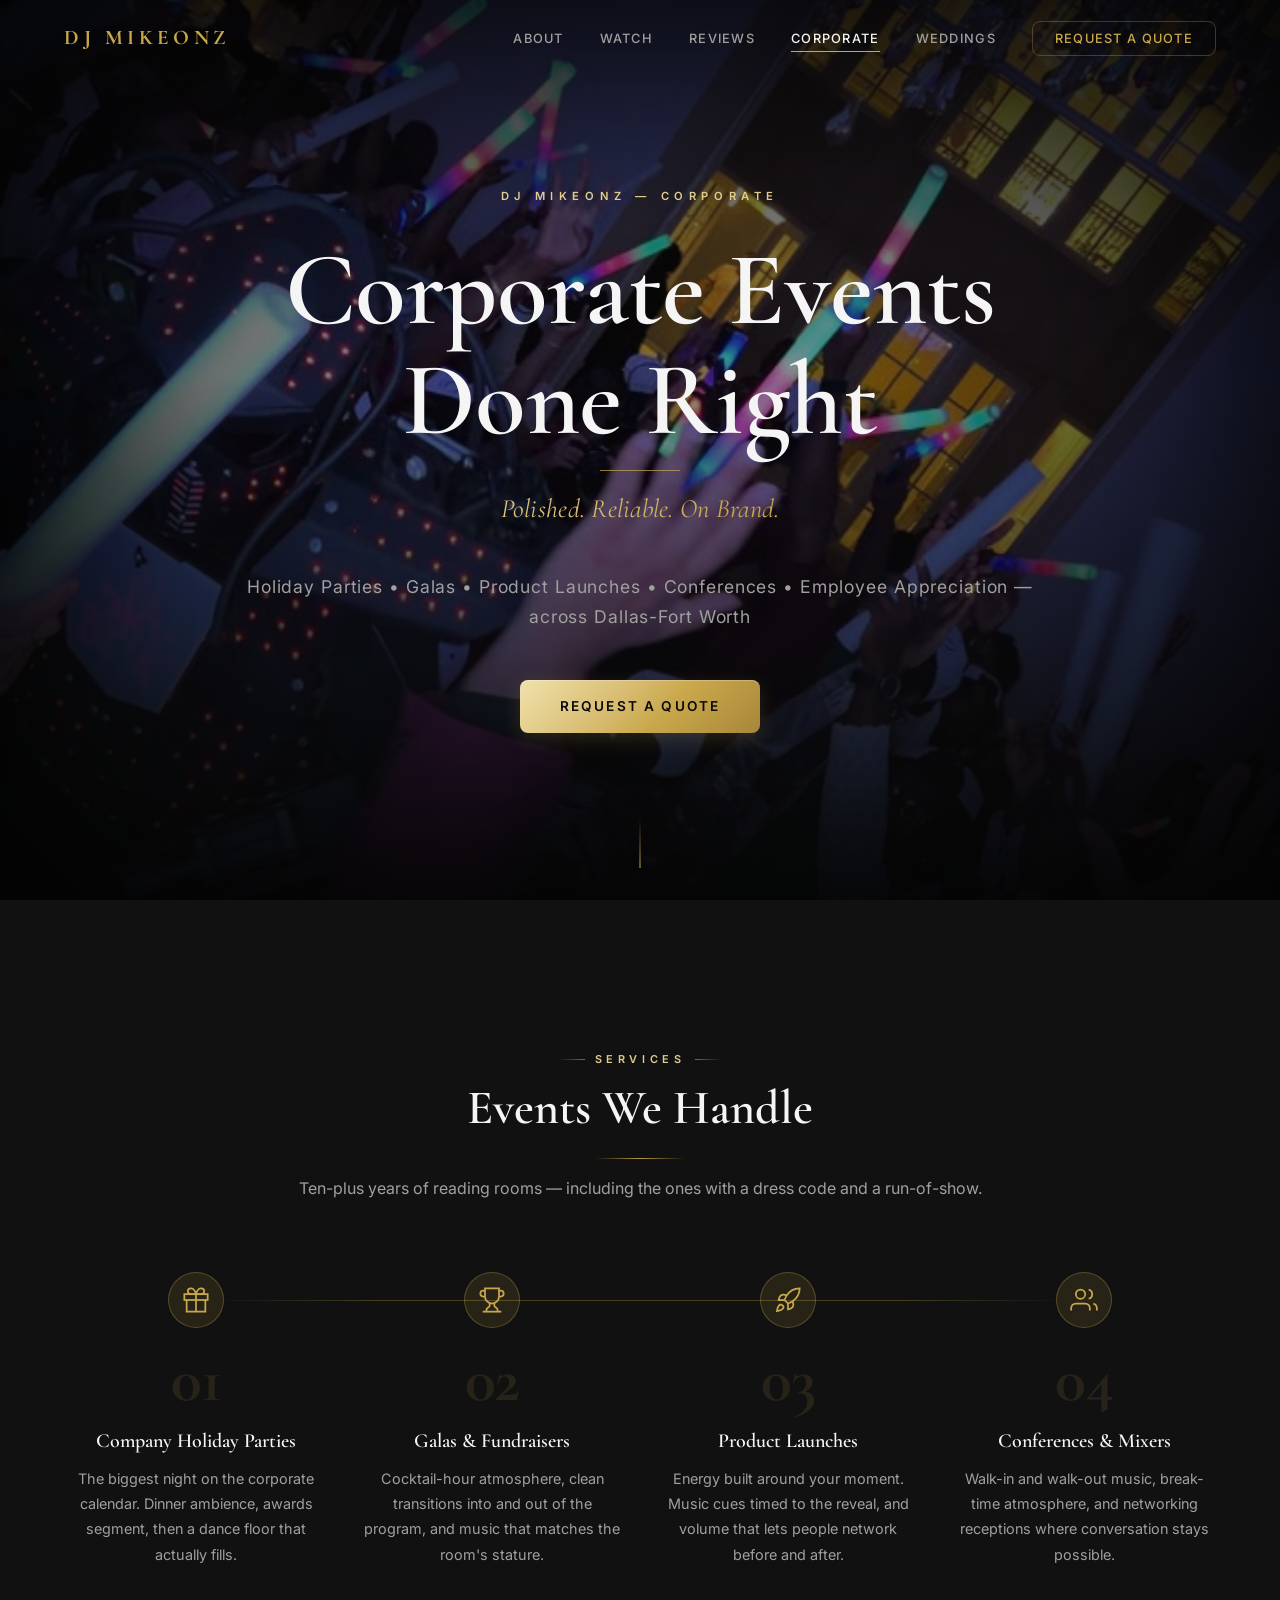
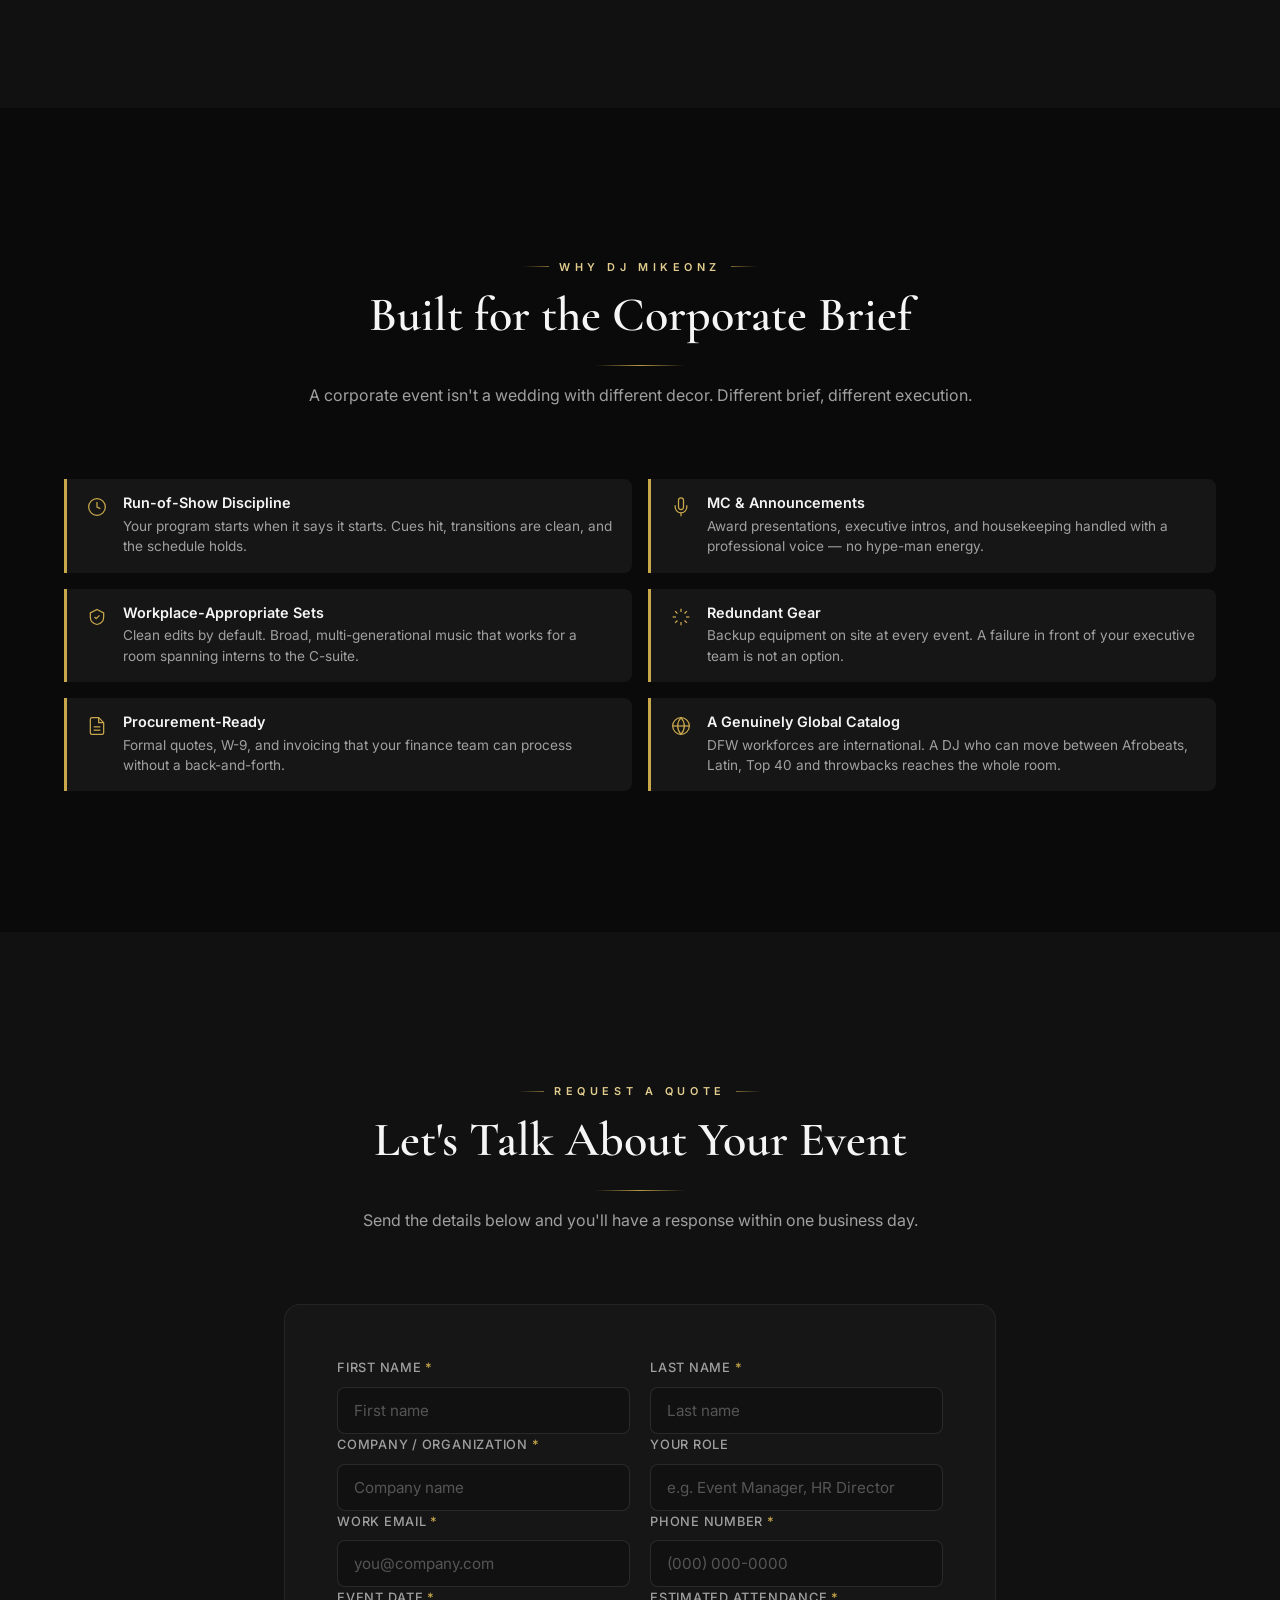
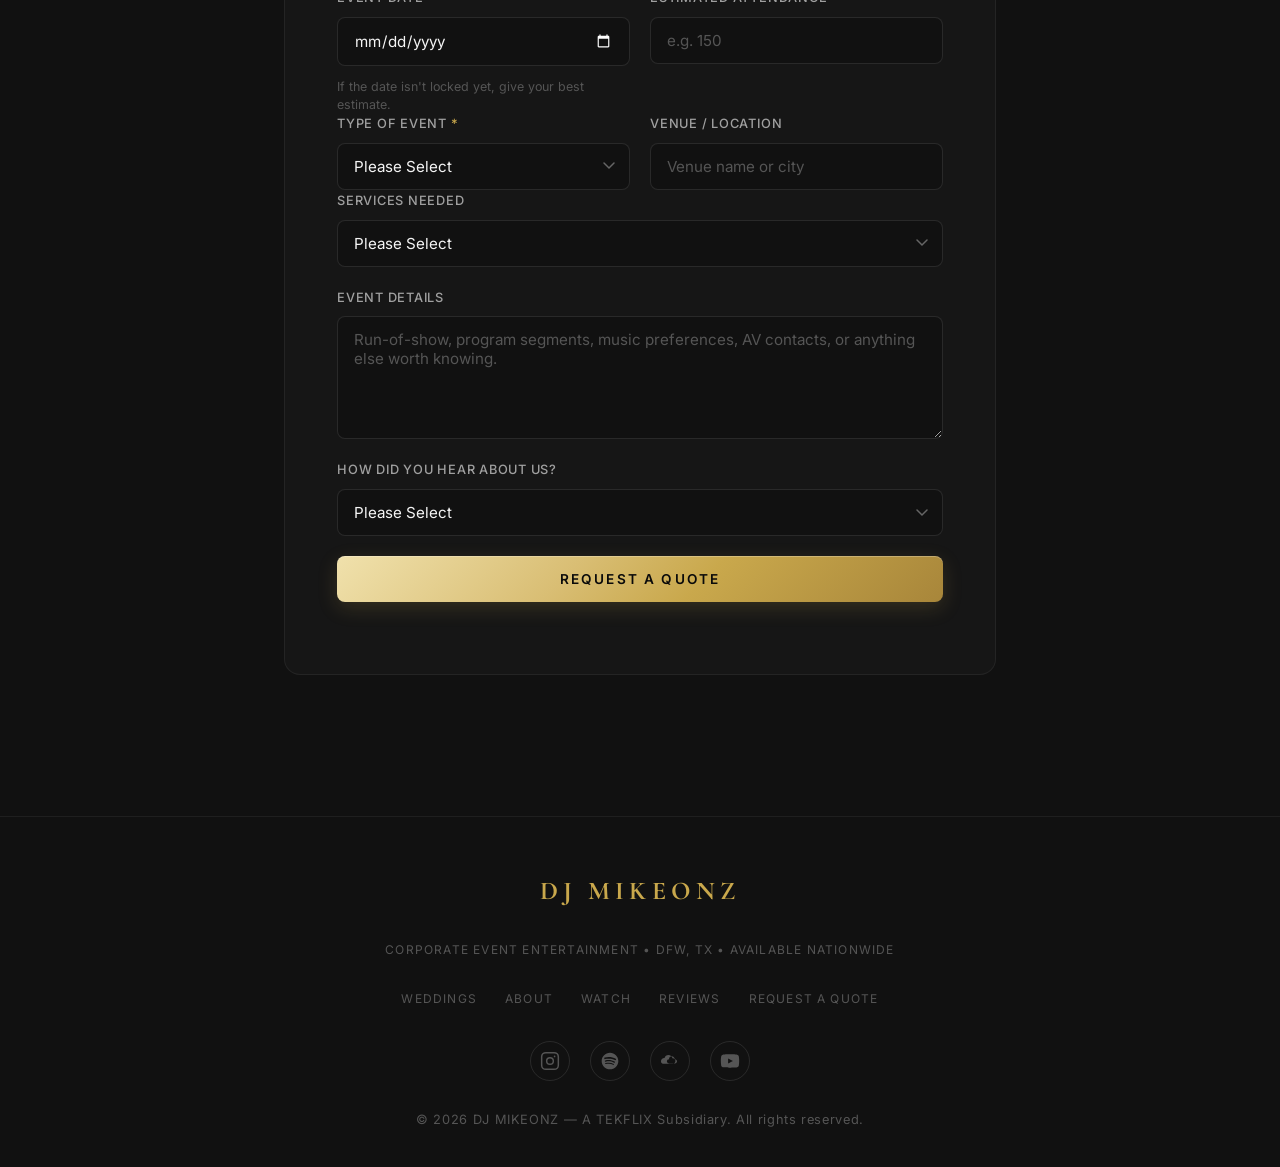
==== commit 736ac609: "SEO: add Review + FAQ structured data, fix schema bug, harden form JS Bugs fixed: - aggregateRating." ====
--- a/corporate.html
+++ b/corporate.html
@@ -7,6 +7,9 @@
   <meta name="description" content="Professional corporate event DJ in Dallas-Fort Worth. Holiday parties, galas, product launches, conferences &amp; employee appreciation events. 10+ years, clean audio, MC services. Request a quote.">
   <meta name="keywords" content="corporate event DJ Dallas, corporate DJ DFW, company holiday party DJ Dallas, corporate event entertainment Fort Worth, gala DJ Dallas, conference DJ DFW, product launch DJ Dallas, company party DJ Dallas-Fort Worth, employee appreciation event DJ, professional event DJ DFW">
   <link rel="canonical" href="https://djmikeonz.com/corporate.html">
+  <meta name="robots" content="index, follow, max-image-preview:large, max-snippet:-1, max-video-preview:-1">
+  <meta name="author" content="DJ MIKEONZ">
+  <meta name="theme-color" content="#0a0a0a">
   <link rel="icon" href="/favicon.svg" type="image/svg+xml">
   <link rel="apple-touch-icon" href="/favicon.svg">
 
@@ -14,8 +17,11 @@
   <meta property="og:title" content="Corporate Event DJ Dallas-Fort Worth | DJ MIKEONZ">
   <meta property="og:description" content="Professional corporate event DJ in DFW — holiday parties, galas, product launches &amp; conferences. Polished, reliable, on-brand entertainment.">
   <meta property="og:type" content="website">
+  <meta property="og:site_name" content="DJ MIKEONZ">
+  <meta property="og:locale" content="en_US">
   <meta property="og:url" content="https://djmikeonz.com/corporate.html">
   <meta property="og:image" content="https://djmikeonz.com/mike1.png">
+  <meta property="og:image:alt" content="DJ MIKEONZ — corporate event DJ in Dallas-Fort Worth, Texas">
 
   <!-- Twitter Card -->
   <meta name="twitter:card" content="summary_large_image">
@@ -62,6 +68,28 @@
     }
   }
   </script>
+
+  <!-- Structured data: breadcrumb trail -->
+  <script type="application/ld+json">
+{
+  "@context": "https://schema.org",
+  "@type": "BreadcrumbList",
+  "itemListElement": [
+    {
+      "@type": "ListItem",
+      "position": 1,
+      "name": "Home",
+      "item": "https://djmikeonz.com/"
+    },
+    {
+      "@type": "ListItem",
+      "position": 2,
+      "name": "Corporate Events",
+      "item": "https://djmikeonz.com/corporate.html"
+    }
+  ]
+}
+  </script>
 </head>
 <body>
 
@@ -173,7 +201,7 @@
             <svg width="20" height="20" viewBox="0 0 24 24" fill="none" stroke="currentColor" stroke-width="1.5"><circle cx="12" cy="12" r="10"/><polyline points="12 6 12 12 16 14"/></svg>
           </span>
           <div>
-            <h4>Run-of-Show Discipline</h4>
+            <h3>Run-of-Show Discipline</h3>
             <p>Your program starts when it says it starts. Cues hit, transitions are clean, and the schedule holds.</p>
           </div>
         </div>
@@ -183,7 +211,7 @@
             <svg width="20" height="20" viewBox="0 0 24 24" fill="none" stroke="currentColor" stroke-width="1.5"><path d="M12 1a3 3 0 0 0-3 3v8a3 3 0 0 0 6 0V4a3 3 0 0 0-3-3z"/><path d="M19 10v2a7 7 0 0 1-14 0v-2"/><line x1="12" y1="19" x2="12" y2="23"/></svg>
           </span>
           <div>
-            <h4>MC &amp; Announcements</h4>
+            <h3>MC &amp; Announcements</h3>
             <p>Award presentations, executive intros, and housekeeping handled with a professional voice &mdash; no hype-man energy.</p>
           </div>
         </div>
@@ -193,7 +221,7 @@
             <svg width="20" height="20" viewBox="0 0 24 24" fill="none" stroke="currentColor" stroke-width="1.5"><path d="M9 12l2 2 4-4"/><path d="M12 3l8 4v5c0 4.5-3 8-8 9-5-1-8-4.5-8-9V7z"/></svg>
           </span>
           <div>
-            <h4>Workplace-Appropriate Sets</h4>
+            <h3>Workplace-Appropriate Sets</h3>
             <p>Clean edits by default. Broad, multi-generational music that works for a room spanning interns to the C-suite.</p>
           </div>
         </div>
@@ -203,7 +231,7 @@
             <svg width="20" height="20" viewBox="0 0 24 24" fill="none" stroke="currentColor" stroke-width="1.5"><path d="M12 2v4"/><path d="M12 18v4"/><path d="M4.93 4.93l2.83 2.83"/><path d="M16.24 16.24l2.83 2.83"/><path d="M2 12h4"/><path d="M18 12h4"/><path d="M4.93 19.07l2.83-2.83"/><path d="M16.24 7.76l2.83-2.83"/></svg>
           </span>
           <div>
-            <h4>Redundant Gear</h4>
+            <h3>Redundant Gear</h3>
             <p>Backup equipment on site at every event. A failure in front of your executive team is not an option.</p>
           </div>
         </div>
@@ -213,7 +241,7 @@
             <svg width="20" height="20" viewBox="0 0 24 24" fill="none" stroke="currentColor" stroke-width="1.5"><path d="M14 2H6a2 2 0 0 0-2 2v16a2 2 0 0 0 2 2h12a2 2 0 0 0 2-2V8z"/><polyline points="14 2 14 8 20 8"/><line x1="16" y1="13" x2="8" y2="13"/><line x1="16" y1="17" x2="8" y2="17"/></svg>
           </span>
           <div>
-            <h4>Procurement-Ready</h4>
+            <h3>Procurement-Ready</h3>
             <p>Formal quotes, W-9, and invoicing that your finance team can process without a back-and-forth.</p>
           </div>
         </div>
@@ -223,7 +251,7 @@
             <svg width="20" height="20" viewBox="0 0 24 24" fill="none" stroke="currentColor" stroke-width="1.5"><circle cx="12" cy="12" r="10"/><path d="M2 12h20"/><path d="M12 2a15.3 15.3 0 0 1 4 10 15.3 15.3 0 0 1-4 10 15.3 15.3 0 0 1-4-10 15.3 15.3 0 0 1 4-10z"/></svg>
           </span>
           <div>
-            <h4>A Genuinely Global Catalog</h4>
+            <h3>A Genuinely Global Catalog</h3>
             <p>DFW workforces are international. A DJ who can move between Afrobeats, Latin, Top 40 and throwbacks reaches the whole room.</p>
           </div>
         </div>
--- a/style.css
+++ b/style.css
@@ -535,6 +535,7 @@
   margin-top: 2px;
 }
 
+.specialty-card h3,
 .specialty-card h4 {
   font-family: var(--font-body);
   font-size: 0.9rem;
